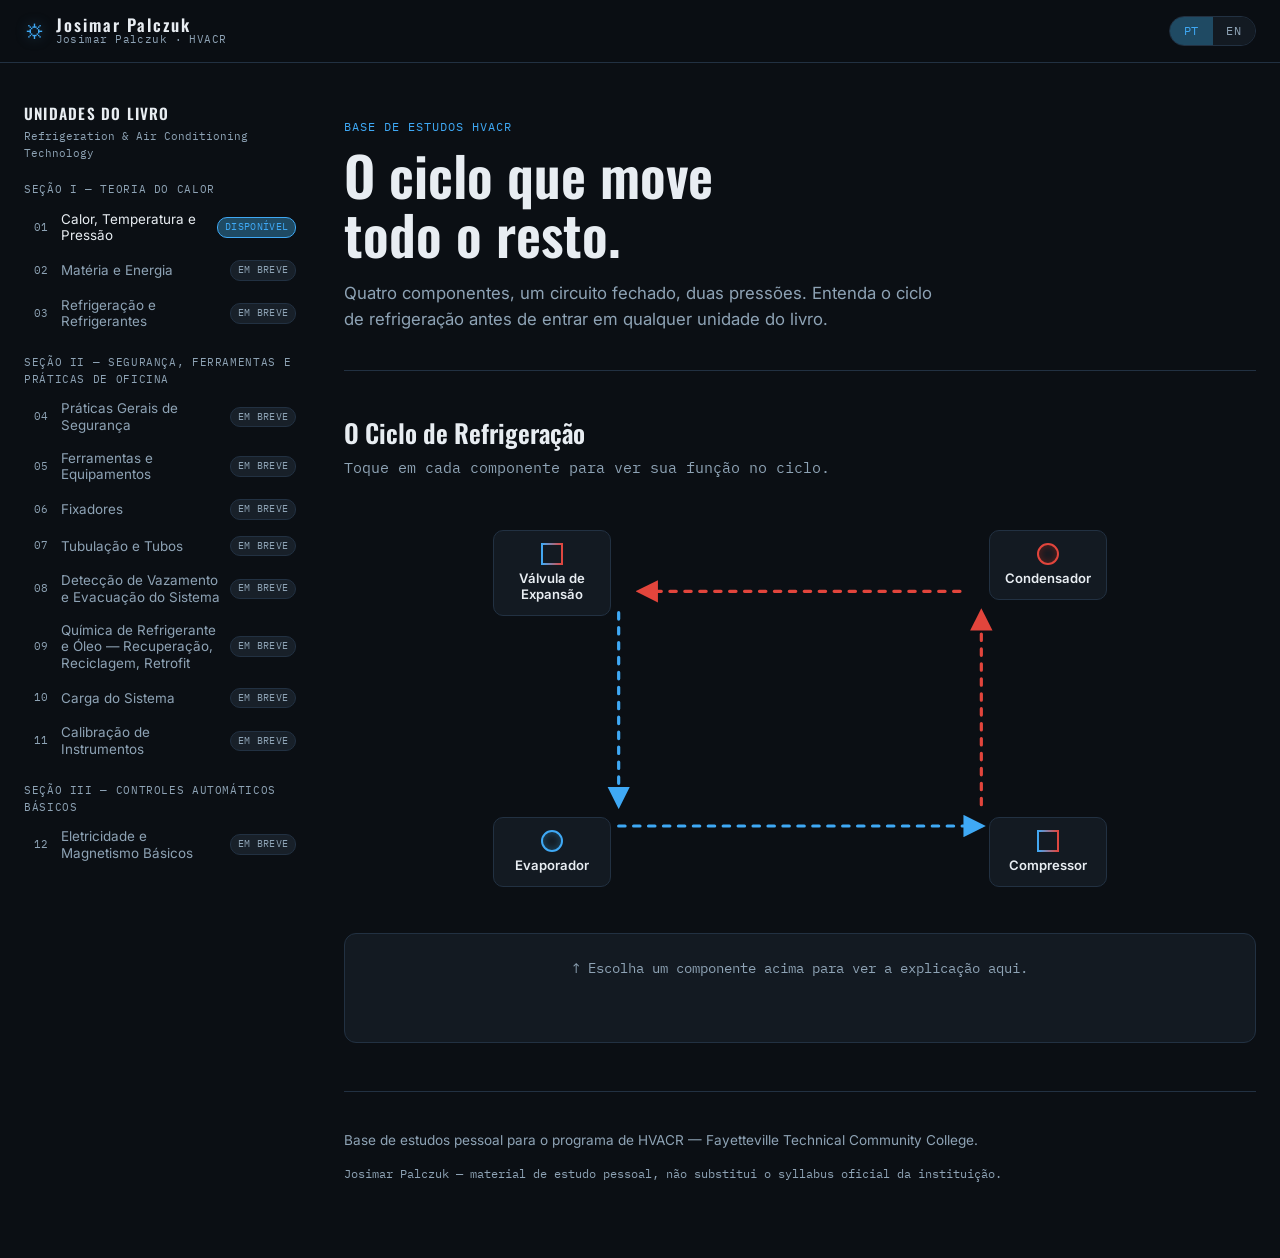
==== index.html @ 9008992a "palczuk 18" ====
<!DOCTYPE html>
<html lang="pt-BR" id="htmlRoot">
<head>
<meta charset="UTF-8">
<meta name="viewport" content="width=device-width, initial-scale=1.0">
<title>Josimar Palczuk — HVACR Study Base</title>
<link rel="preconnect" href="https://fonts.googleapis.com">
<link href="https://fonts.googleapis.com/css2?family=Oswald:wght@400;500;600;700&family=Inter:wght@400;500;600&family=IBM+Plex+Mono:wght@400;500;600&display=swap" rel="stylesheet">
<link rel="stylesheet" href="styles.css">
</head>
<body>

<header class="topbar">
  <div class="topbar-inner">
    <div class="brand">
      <span class="brand-mark">⛭</span>
      <div class="brand-text">
        <span class="brand-line1">Josimar Palczuk</span>
        <span class="brand-line2" data-i18n="brand.tagline">Josimar Palczuk · HVACR</span>
      </div>
    </div>
    <div class="lang-switch" role="group" aria-label="Language / Idioma">
      <button class="lang-btn" data-lang="pt">PT</button>
      <button class="lang-btn" data-lang="en">EN</button>
    </div>
  </div>
</header>

<div class="layout">
  <nav class="sidenav" aria-label="Book units">
    <div class="sidenav-heading" data-i18n="nav.heading">UNIDADES DO LIVRO</div>
    <p class="sidenav-sub" data-i18n="nav.sub">Refrigeration &amp; Air Conditioning Technology</p>
    <div id="unitsWrap"></div>
  </nav>

  <main class="content">
    <section class="hero">
      <p class="hero-eyebrow" data-i18n="hero.eyebrow">Base de estudos HVACR</p>
      <h1 class="hero-title" data-i18n="hero.title">O ciclo que move<br>todo o resto.</h1>
      <p class="hero-sub" data-i18n="hero.sub">Quatro componentes, um circuito fechado, duas pressões. Entenda o ciclo de refrigeração antes de entrar em qualquer unidade do livro.</p>
    </section>

    <section class="cycle-section">
      <h2 class="section-title" data-i18n="cycle.title">O Ciclo de Refrigeração</h2>
      <p class="section-sub" data-i18n="cycle.sub">Toque em cada componente para ver sua função no ciclo.</p>

      <div class="cycle-diagram">
        <svg class="cycle-lines" viewBox="0 0 600 380" preserveAspectRatio="xMidYMid meet" aria-hidden="true">
          <defs>
            <marker id="arrowLow" viewBox="0 0 10 10" refX="8" refY="5" markerWidth="7" markerHeight="7" orient="auto-start-reverse">
              <path d="M0,0 L10,5 L0,10 z" fill="#3fa9f5"/>
            </marker>
            <marker id="arrowHigh" viewBox="0 0 10 10" refX="8" refY="5" markerWidth="7" markerHeight="7" orient="auto-start-reverse">
              <path d="M0,0 L10,5 L0,10 z" fill="#e2453c"/>
            </marker>
          </defs>
          <!-- Evaporator (bottom-left) -> Compressor (bottom-right) : suction line, low side, blue -->
          <path class="flow-line flow-low" d="M 130 300 L 470 300" marker-end="url(#arrowLow)"/>
          <!-- Compressor (bottom-right) -> Condenser (top-right) : hot gas / discharge, high side, red -->
          <path class="flow-line flow-high" d="M 470 280 L 470 100" marker-end="url(#arrowHigh)"/>
          <!-- Condenser (top-right) -> Metering device (top-left) : liquid line, high side, red -->
          <path class="flow-line flow-high" d="M 450 80 L 150 80" marker-end="url(#arrowHigh)"/>
          <!-- Metering device (top-left) -> Evaporator (bottom-left) : low side entering, blue -->
          <path class="flow-line flow-low" d="M 130 100 L 130 280" marker-end="url(#arrowLow)"/>
        </svg>

        <button class="cycle-node node-evaporator" data-node="evaporator" style="left:2%; bottom:6%;">
          <span class="node-gauge" data-stage="low"></span>
          <span class="node-label" data-i18n="cycle.evaporator.name">Evaporador</span>
        </button>

        <button class="cycle-node node-compressor" data-node="compressor" style="right:2%; bottom:6%;">
          <span class="node-gauge" data-stage="mixed"></span>
          <span class="node-label" data-i18n="cycle.compressor.name">Compressor</span>
        </button>

        <button class="cycle-node node-condenser" data-node="condenser" style="right:2%; top:6%;">
          <span class="node-gauge" data-stage="high"></span>
          <span class="node-label" data-i18n="cycle.condenser.name">Condensador</span>
        </button>

        <button class="cycle-node node-valve" data-node="valve" style="left:2%; top:6%;">
          <span class="node-gauge" data-stage="mixed"></span>
          <span class="node-label" data-i18n="cycle.valve.name">Válvula de Expansão</span>
        </button>
      </div>

      <div class="cycle-detail" id="cycleDetail">
        <p class="cycle-detail-hint" data-i18n="cycle.hint">↑ Escolha um componente acima para ver a explicação aqui.</p>
      </div>
    </section>



    <footer class="page-footer">
      <p data-i18n="footer.line1">Base de estudos pessoal para o programa de HVACR — Fayetteville Technical Community College.</p>
      <p class="page-footer-small" data-i18n="footer.line2">Josimar Palczuk — material de estudo pessoal, não substitui o syllabus oficial da instituição.</p>
    </footer>
  </main>
</div>

<script src="units-data.js"></script>
<script src="script.js"></script>
</body>
</html>
---- styles.css ----
:root{
  --bg:#0b0f14;
  --panel:#131a22;
  --panel-alt:#182029;
  --line:#223142;
  --low:#3fa9f5;
  --low-dim:#1f4a63;
  --high:#e2453c;
  --high-dim:#5e211d;
  --amber:#f0a63a;
  --amber-dim:#4a3419;
  --text:#e8edf2;
  --muted:#8ea3b5;
  --mono:'IBM Plex Mono', ui-monospace, monospace;
  --sans:'Inter', system-ui, sans-serif;
  --display:'Oswald', system-ui, sans-serif;
}
*{box-sizing:border-box;}
html{scroll-behavior:smooth;}
body{margin:0; background:var(--bg); color:var(--text); font-family:var(--sans); line-height:1.55;}
@media (prefers-reduced-motion: reduce){
  html{scroll-behavior:auto;}
  *{animation-duration:.001ms !important; transition-duration:.001ms !important;}
}

/* ---------- Topbar ---------- */
.topbar{position:sticky; top:0; z-index:40; background:rgba(11,15,20,.92); backdrop-filter:blur(8px); border-bottom:1px solid var(--line);}
.topbar-inner{max-width:1280px; margin:0 auto; display:flex; align-items:center; justify-content:space-between; padding:.85rem 1.5rem; gap:1.5rem;}
.brand{display:flex; align-items:center; gap:.6rem;}
.brand-mark{font-size:1.4rem; color:var(--low); filter:drop-shadow(0 0 6px var(--low-dim));}
.brand-text{display:flex; flex-direction:column; line-height:1.1;}
.brand-line1{font-family:var(--display); font-weight:600; letter-spacing:.12em; font-size:1.05rem;}
.brand-line2{font-family:var(--mono); font-size:.68rem; color:var(--muted); letter-spacing:.04em;}

.lang-switch{display:flex; border:1px solid var(--line); border-radius:20px; overflow:hidden;}
.lang-btn{
  font-family:var(--mono); font-size:.72rem; letter-spacing:.05em;
  background:var(--panel); color:var(--muted); border:none; padding:.4rem .85rem; cursor:pointer;
  transition:background .15s, color .15s;
}
.lang-btn.active{background:var(--low-dim); color:var(--low);}
.lang-btn:hover:not(.active){color:var(--text);}

/* ---------- Layout ---------- */
.layout{max-width:1280px; margin:0 auto; display:grid; grid-template-columns:280px 1fr; gap:2.5rem; padding:0 1.5rem;}

/* ---------- Sidenav (Units) ---------- */
.sidenav{position:sticky; top:76px; align-self:start; max-height:calc(100vh - 96px); overflow-y:auto; padding:1.6rem 0 2rem;}
.sidenav-heading{font-family:var(--display); font-weight:600; font-size:.95rem; letter-spacing:.08em;}
.sidenav-sub{font-family:var(--mono); font-size:.68rem; color:var(--muted); margin:.2rem 0 1.2rem;}

.unit-section{margin-bottom:1.1rem;}
.unit-section-title{
  font-family:var(--mono); font-size:.66rem; letter-spacing:.06em; text-transform:uppercase;
  color:var(--muted); margin:0 0 .4rem;
}
.unit-list{list-style:none; margin:0; padding:0; display:flex; flex-direction:column; gap:.15rem;}
.unit-row{
  display:flex; align-items:center; gap:.55rem;
  padding:.42rem .5rem; border-radius:6px; font-size:.84rem;
  text-decoration:none; color:var(--text); border-left:2px solid transparent;
}
a.unit-row{transition:background .15s, border-color .15s;}
a.unit-row:hover{background:var(--panel); border-left-color:var(--low);}
.unit-row.is-planned{color:var(--muted); cursor:default;}
.unit-num{font-family:var(--mono); font-size:.7rem; color:var(--muted); min-width:1.6em;}
.unit-title{flex:1; line-height:1.25;}
.unit-badge{
  font-family:var(--mono); font-size:.6rem; letter-spacing:.04em; text-transform:uppercase;
  padding:.12rem .4rem; border-radius:10px; background:var(--panel-alt); color:var(--muted);
  border:1px solid var(--line); white-space:nowrap;
}
.unit-row:not(.is-planned) .unit-badge{background:var(--low-dim); color:var(--low); border-color:var(--low);}

.sidenav-divider{height:1px; background:var(--line); margin:1.2rem 0;}
.companion-link{
  display:flex; align-items:center; justify-content:space-between; gap:.5rem;
  background:var(--panel); border:1px solid var(--line); border-radius:8px;
  padding:.7rem .8rem; text-decoration:none; color:var(--text); font-size:.85rem;
  transition:border-color .15s;
}
.companion-link:hover{border-color:var(--low);}
.companion-arrow{color:var(--low);}
.sidenav-note{font-family:var(--mono); font-size:.66rem; color:var(--muted); line-height:1.6; margin-top:1rem;}

/* ---------- Content / Hero ---------- */
.content{padding:2.2rem 0 4rem; min-width:0;}
.hero{padding:1.2rem 0 2.4rem; border-bottom:1px solid var(--line); margin-bottom:2.6rem;}
.hero-eyebrow{font-family:var(--mono); font-size:.78rem; color:var(--low); letter-spacing:.08em; text-transform:uppercase; margin:0 0 .6rem;}
.hero-title{font-family:var(--display); font-weight:600; font-size:clamp(2rem, 4.5vw, 3.4rem); line-height:1.08; margin:0 0 1rem;}
.hero-sub{max-width:600px; color:var(--muted); font-size:1.05rem; margin:0;}

.section-title{font-family:var(--display); font-weight:600; font-size:1.6rem; margin:0 0 .3rem;}
.section-sub{color:var(--muted); font-size:.92rem; margin:0 0 1.6rem; font-family:var(--mono);}

/* ---------- Cycle diagram ---------- */
.cycle-section{margin-bottom:3rem;}
.cycle-diagram{
  position:relative; width:100%; max-width:640px; aspect-ratio:600/380;
  margin:0 auto 1.4rem;
}
.cycle-lines{position:absolute; inset:0; width:100%; height:100%;}
.flow-line{fill:none; stroke-width:3; stroke-linecap:round; stroke-dasharray:6 8;}
.flow-low{stroke:var(--low); animation:flowLow 1.4s linear infinite;}
.flow-high{stroke:var(--high); animation:flowHigh 1.4s linear infinite;}
@keyframes flowLow{ to{ stroke-dashoffset:-28; } }
@keyframes flowHigh{ to{ stroke-dashoffset:-28; } }

.cycle-node{
  position:absolute; transform:translate(0,0);
  display:flex; flex-direction:column; align-items:center; gap:.4rem;
  background:var(--panel); border:1px solid var(--line); border-radius:10px;
  padding:.75rem .9rem; cursor:pointer; color:var(--text);
  font-family:var(--sans); font-size:.82rem; font-weight:600;
  transition:border-color .15s, transform .15s, background .15s;
  width:118px;
}
.cycle-node:hover{border-color:var(--low); transform:translateY(-2px);}
.cycle-node.active{background:var(--panel-alt); border-color:var(--low); box-shadow:0 0 0 1px var(--low);}
.node-gauge{width:22px; height:22px; border-radius:50%; border:2px solid var(--line);}
.node-gauge[data-stage="low"]{border-color:var(--low); box-shadow:0 0 8px var(--low-dim) inset;}
.node-gauge[data-stage="high"]{border-color:var(--high); box-shadow:0 0 8px var(--high-dim) inset;}
.node-gauge[data-stage="mixed"]{border-image:linear-gradient(90deg, var(--low), var(--high)) 1;}
.node-label{text-align:center; line-height:1.2;}

.cycle-detail{
  background:var(--panel); border:1px solid var(--line); border-radius:12px;
  padding:1.5rem 1.7rem; min-height:110px;
}
.cycle-detail-hint{color:var(--muted); font-family:var(--mono); font-size:.85rem; margin:0; text-align:center;}
.cycle-detail-head{display:flex; align-items:center; gap:.6rem; margin-bottom:.6rem;}
.cycle-detail-dot{width:10px; height:10px; border-radius:50%; flex-shrink:0;}
.cycle-detail-title{font-family:var(--display); font-weight:600; font-size:1.2rem; margin:0;}
.cycle-detail-role{font-family:var(--mono); font-size:.7rem; color:var(--muted); letter-spacing:.05em; text-transform:uppercase; margin:0 0 .7rem;}
.cycle-detail-text{margin:0; color:var(--text); max-width:70ch;}

/* ---------- Footer ---------- */
.page-footer{margin-top:2.5rem; padding-top:1.5rem; border-top:1px solid var(--line); color:var(--muted); font-size:.85rem;}
.page-footer-small{font-family:var(--mono); font-size:.72rem; margin-top:.5rem;}

/* ---------- Responsive ---------- */
@media (max-width: 900px){
  .layout{grid-template-columns:1fr; padding:0 1rem;}
  .sidenav{position:static; max-height:none; padding:1rem 0;}
  .topbar-inner{gap:.8rem;}
  .cycle-node{width:96px; padding:.55rem .6rem; font-size:.74rem;}
  .node-gauge{width:18px; height:18px;}
}
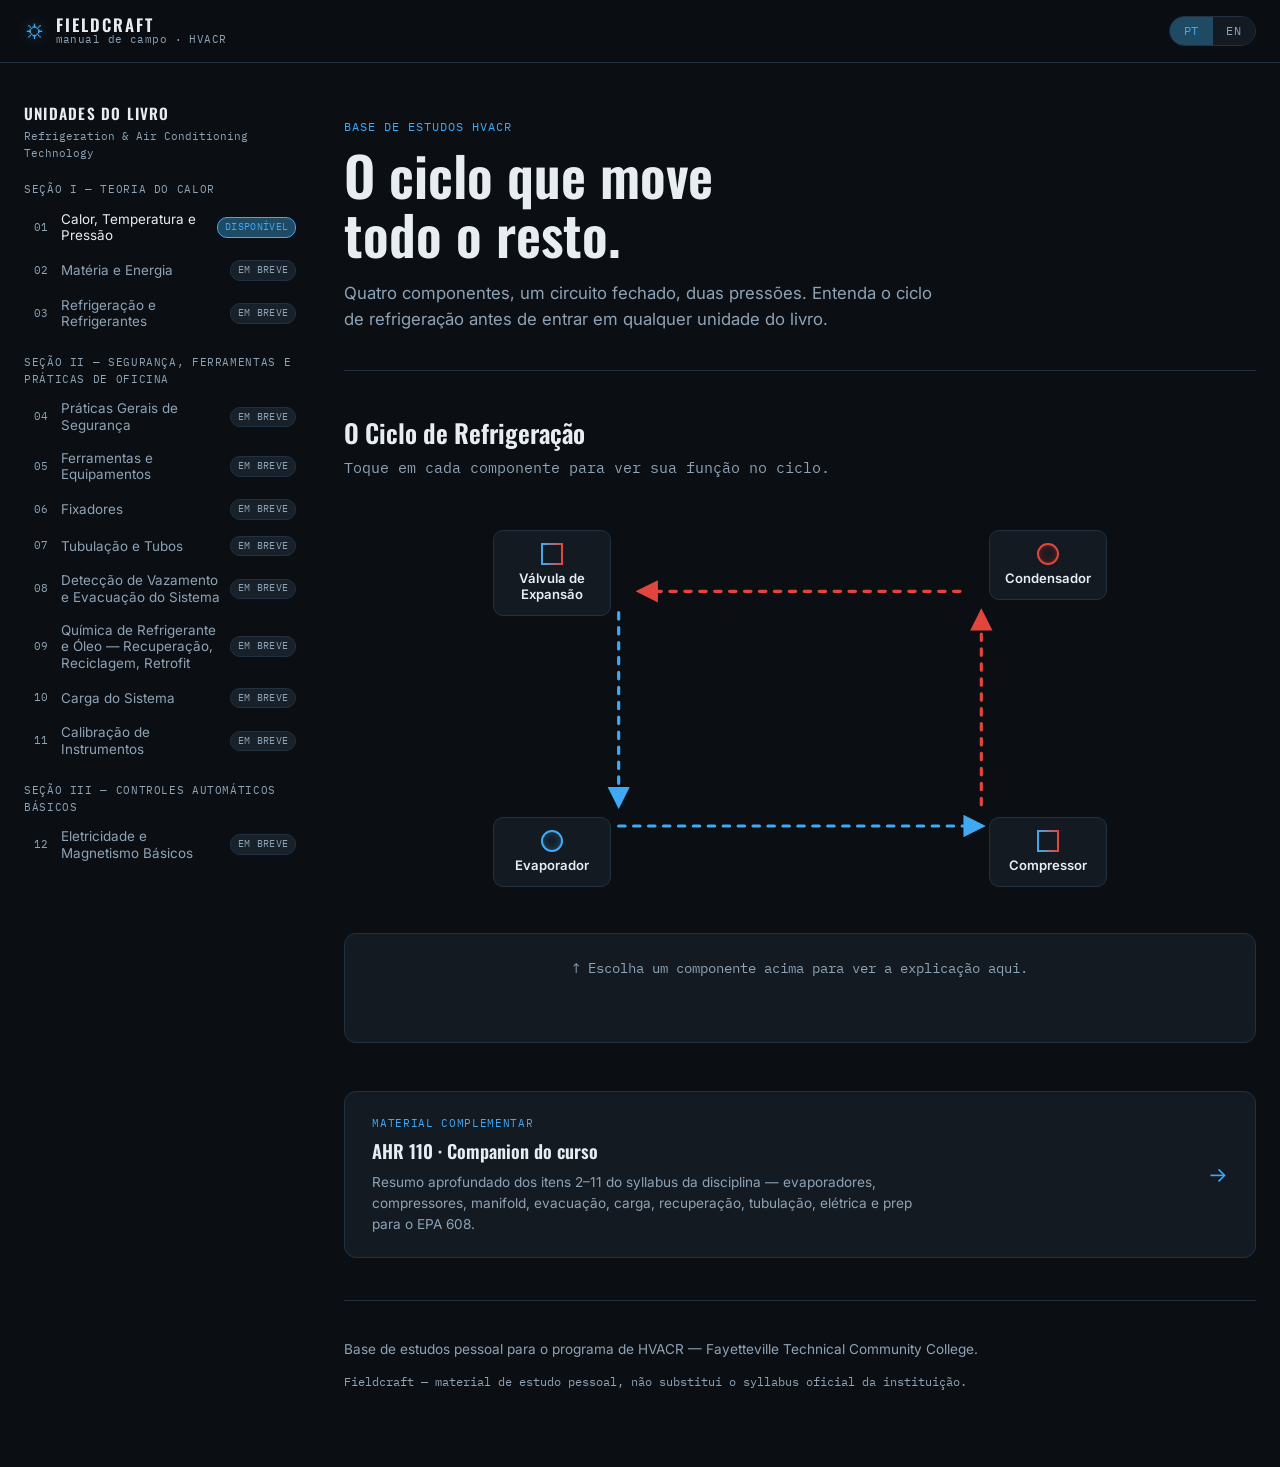
==== commit f296c557: "palczuk 20" ====
--- a/index.html
+++ b/index.html
@@ -3,7 +3,7 @@
 <head>
 <meta charset="UTF-8">
 <meta name="viewport" content="width=device-width, initial-scale=1.0">
-<title>Josimar Palczuk — HVACR Study Base</title>
+<title>Fieldcraft — HVACR Study Base</title>
 <link rel="preconnect" href="https://fonts.googleapis.com">
 <link href="https://fonts.googleapis.com/css2?family=Oswald:wght@400;500;600;700&family=Inter:wght@400;500;600&family=IBM+Plex+Mono:wght@400;500;600&display=swap" rel="stylesheet">
 <link rel="stylesheet" href="styles.css">
@@ -15,8 +15,8 @@
     <div class="brand">
       <span class="brand-mark">⛭</span>
       <div class="brand-text">
-        <span class="brand-line1">Josimar Palczuk</span>
-        <span class="brand-line2" data-i18n="brand.tagline">Josimar Palczuk · HVACR</span>
+        <span class="brand-line1">FIELDCRAFT</span>
+        <span class="brand-line2" data-i18n="brand.tagline">manual de campo · HVACR</span>
       </div>
     </div>
     <div class="lang-switch" role="group" aria-label="Language / Idioma">
@@ -90,11 +90,20 @@
       </div>
     </section>
 
-
+    <section class="companion-section">
+      <a class="companion-card" href="ahr110/index.html">
+        <div class="companion-card-text">
+          <p class="companion-card-eyebrow" data-i18n="companion.eyebrow">Material complementar</p>
+          <h3 class="companion-card-title" data-i18n="nav.companionTitle">AHR 110 · Companion do curso</h3>
+          <p class="companion-card-sub" data-i18n="companion.sub">Resumo aprofundado dos itens 2–11 do syllabus da disciplina — evaporadores, compressores, manifold, evacuação, carga, recuperação, tubulação, elétrica e prep para o EPA 608.</p>
+        </div>
+        <span class="companion-arrow">→</span>
+      </a>
+    </section>
 
     <footer class="page-footer">
       <p data-i18n="footer.line1">Base de estudos pessoal para o programa de HVACR — Fayetteville Technical Community College.</p>
-      <p class="page-footer-small" data-i18n="footer.line2">Josimar Palczuk — material de estudo pessoal, não substitui o syllabus oficial da instituição.</p>
+      <p class="page-footer-small" data-i18n="footer.line2">Fieldcraft — material de estudo pessoal, não substitui o syllabus oficial da instituição.</p>
     </footer>
   </main>
 </div>
@@ -102,4 +111,4 @@
 <script src="units-data.js"></script>
 <script src="script.js"></script>
 </body>
-</html>+</html>
--- a/styles.css
+++ b/styles.css
@@ -73,14 +73,21 @@
 .unit-row:not(.is-planned) .unit-badge{background:var(--low-dim); color:var(--low); border-color:var(--low);}
 
 .sidenav-divider{height:1px; background:var(--line); margin:1.2rem 0;}
-.companion-link{
-  display:flex; align-items:center; justify-content:space-between; gap:.5rem;
-  background:var(--panel); border:1px solid var(--line); border-radius:8px;
-  padding:.7rem .8rem; text-decoration:none; color:var(--text); font-size:.85rem;
-  transition:border-color .15s;
+.companion-section{margin-bottom:2.6rem;}
+.companion-card{
+  display:flex; align-items:center; justify-content:space-between; gap:1.5rem;
+  background:var(--panel); border:1px solid var(--line); border-radius:12px;
+  padding:1.4rem 1.7rem; text-decoration:none; color:var(--text);
+  transition:border-color .15s, transform .15s;
 }
-.companion-link:hover{border-color:var(--low);}
-.companion-arrow{color:var(--low);}
+.companion-card:hover{border-color:var(--low); transform:translateY(-1px);}
+.companion-card-eyebrow{
+  font-family:var(--mono); font-size:.7rem; color:var(--low); letter-spacing:.06em;
+  text-transform:uppercase; margin:0 0 .3rem;
+}
+.companion-card-title{font-family:var(--display); font-weight:600; font-size:1.15rem; margin:0 0 .4rem;}
+.companion-card-sub{color:var(--muted); font-size:.85rem; margin:0; max-width:60ch;}
+.companion-arrow{color:var(--low); font-size:1.3rem; flex-shrink:0;}
 .sidenav-note{font-family:var(--mono); font-size:.66rem; color:var(--muted); line-height:1.6; margin-top:1rem;}
 
 /* ---------- Content / Hero ---------- */
@@ -145,4 +152,5 @@
   .topbar-inner{gap:.8rem;}
   .cycle-node{width:96px; padding:.55rem .6rem; font-size:.74rem;}
   .node-gauge{width:18px; height:18px;}
-}+  .companion-card{flex-direction:column; align-items:flex-start; gap:.8rem;}
+}
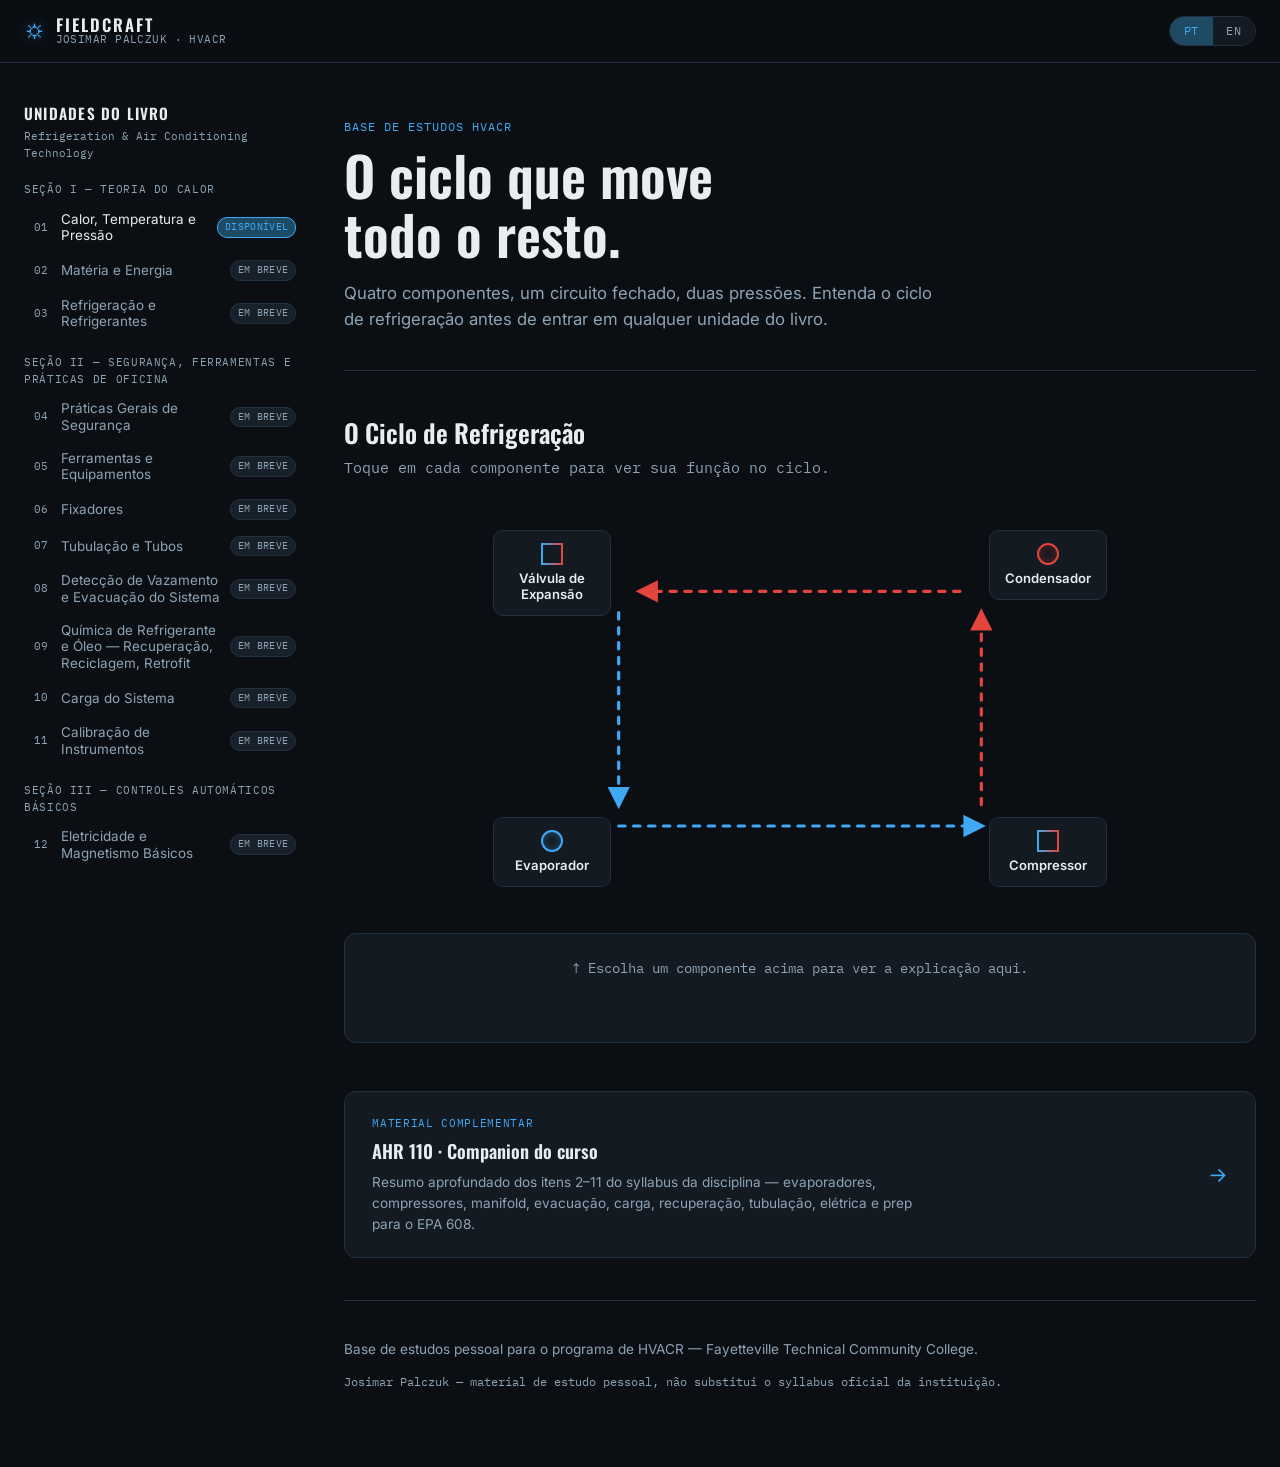
==== commit 165361e6: "Palczuk 21" ====
--- a/index.html
+++ b/index.html
@@ -3,7 +3,7 @@
 <head>
 <meta charset="UTF-8">
 <meta name="viewport" content="width=device-width, initial-scale=1.0">
-<title>Fieldcraft — HVACR Study Base</title>
+<title>JOSIMAR PALCZUK — HVACR Study Base</title>
 <link rel="preconnect" href="https://fonts.googleapis.com">
 <link href="https://fonts.googleapis.com/css2?family=Oswald:wght@400;500;600;700&family=Inter:wght@400;500;600&family=IBM+Plex+Mono:wght@400;500;600&display=swap" rel="stylesheet">
 <link rel="stylesheet" href="styles.css">
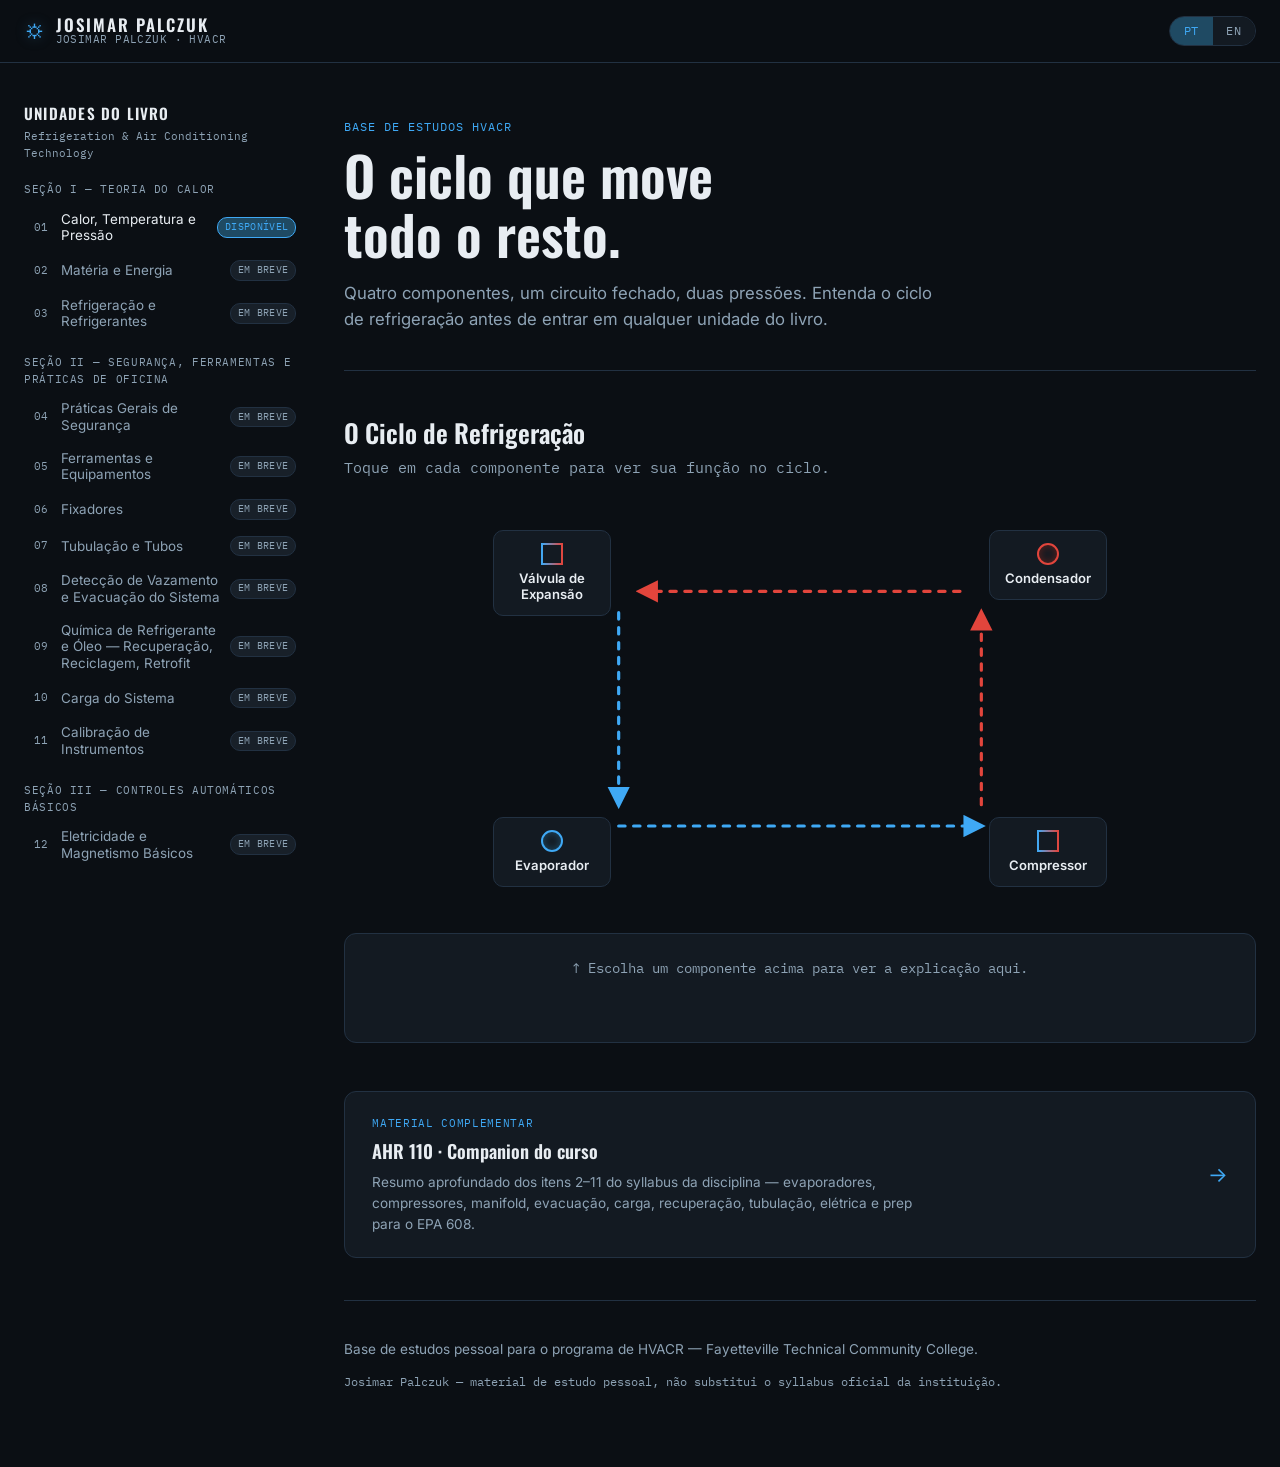
==== commit 89e2a794: "palczuk 22" ====
--- a/index.html
+++ b/index.html
@@ -3,7 +3,7 @@
 <head>
 <meta charset="UTF-8">
 <meta name="viewport" content="width=device-width, initial-scale=1.0">
-<title>JOSIMAR PALCZUK — HVACR Study Base</title>
+<title>HVACR Study Base</title>
 <link rel="preconnect" href="https://fonts.googleapis.com">
 <link href="https://fonts.googleapis.com/css2?family=Oswald:wght@400;500;600;700&family=Inter:wght@400;500;600&family=IBM+Plex+Mono:wght@400;500;600&display=swap" rel="stylesheet">
 <link rel="stylesheet" href="styles.css">
@@ -15,8 +15,8 @@
     <div class="brand">
       <span class="brand-mark">⛭</span>
       <div class="brand-text">
-        <span class="brand-line1">FIELDCRAFT</span>
-        <span class="brand-line2" data-i18n="brand.tagline">manual de campo · HVACR</span>
+        <span class="brand-line1">JOSIMAR PALCZUK</span>
+        <span class="brand-line2" data-i18n="brand.tagline">HVACR</span>
       </div>
     </div>
     <div class="lang-switch" role="group" aria-label="Language / Idioma">
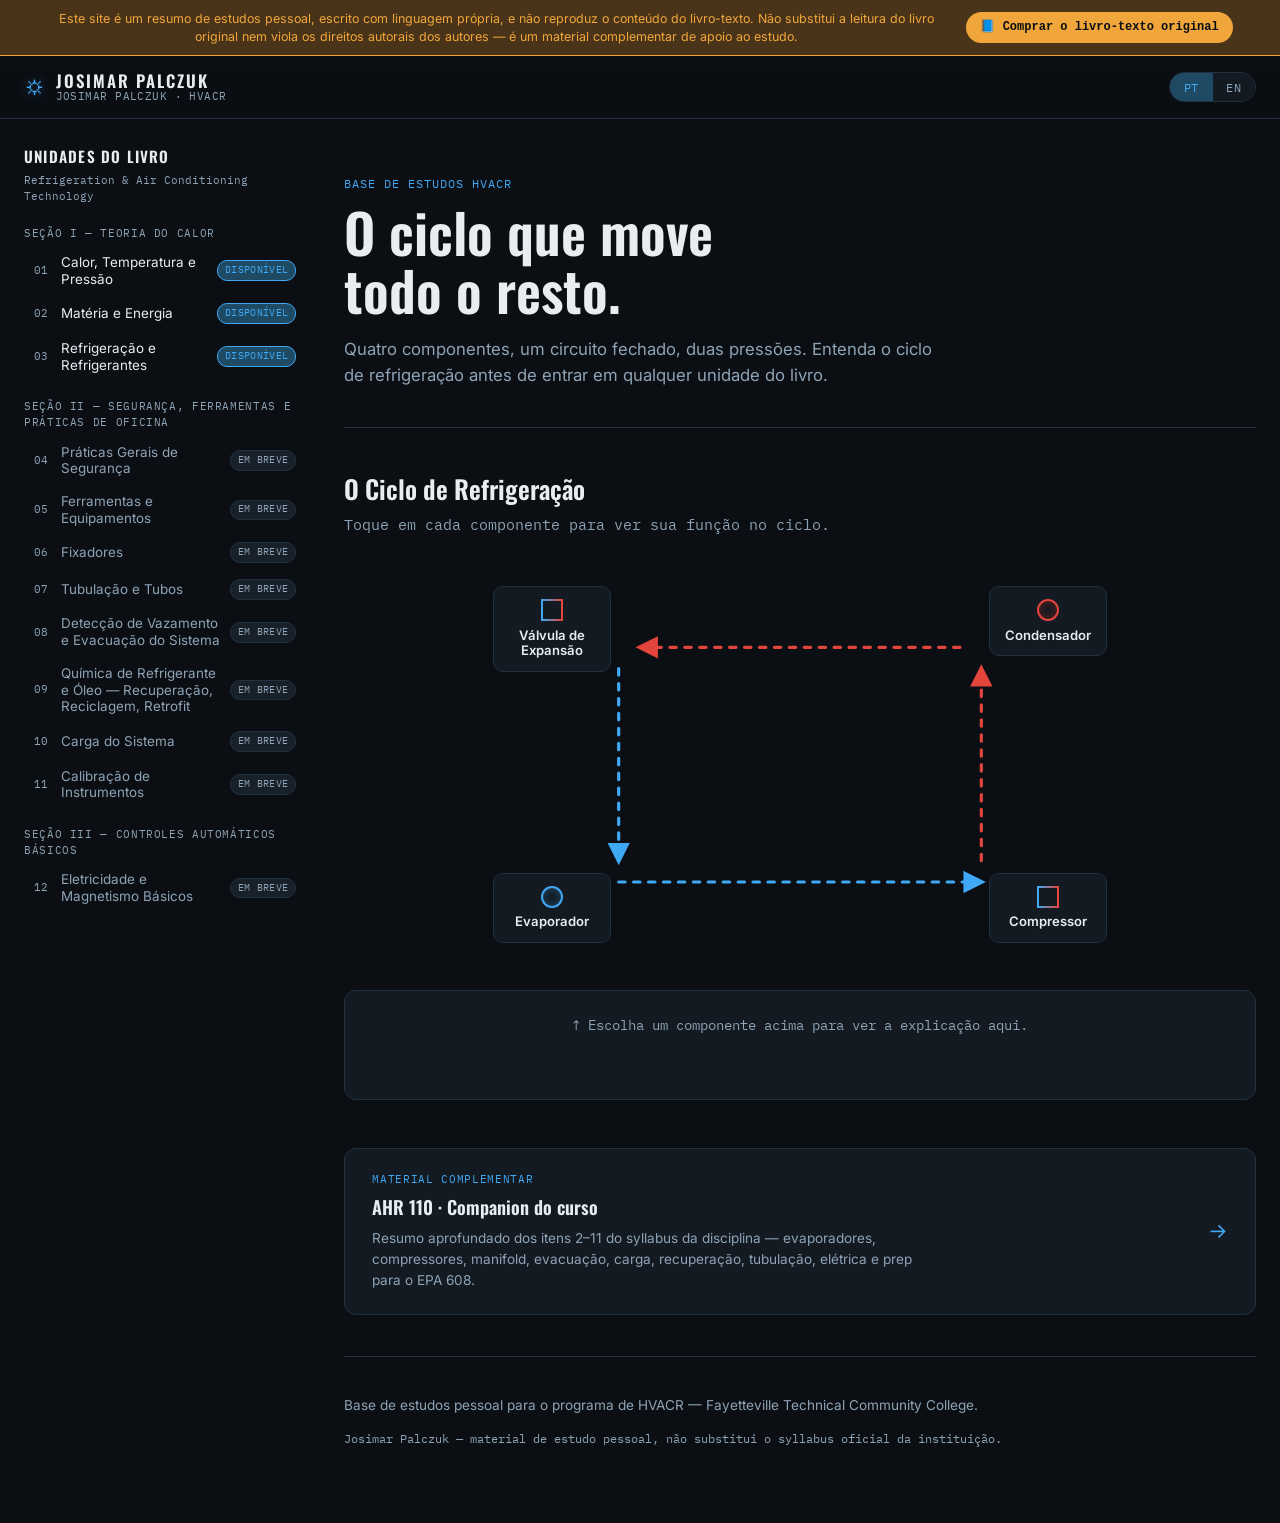
==== commit 09c0a288: "palczuk 28" ====
--- a/index.html
+++ b/index.html
@@ -9,6 +9,11 @@
 <link rel="stylesheet" href="styles.css">
 </head>
 <body>
+
+<div class="book-notice">
+  <p class="book-notice-text" data-i18n="banner.text">Este site é um resumo de estudos pessoal, escrito com linguagem própria, e não reproduz o conteúdo do livro-texto. Não substitui a leitura do livro original nem viola os direitos autorais dos autores — é um material complementar de apoio ao estudo.</p>
+  <a class="book-notice-link" href="https://www.amazon.com/dp/0357122275?ref=ppx_yo2ov_dt_b_fed_asin_title" target="_blank" rel="noopener noreferrer" data-i18n="banner.cta">📘 Comprar o livro-texto original</a>
+</div>
 
 <header class="topbar">
   <div class="topbar-inner">
--- a/styles.css
+++ b/styles.css
@@ -21,6 +21,31 @@
 @media (prefers-reduced-motion: reduce){
   html{scroll-behavior:auto;}
   *{animation-duration:.001ms !important; transition-duration:.001ms !important;}
+}
+
+/* ---------- Book notice banner ---------- */
+.book-notice{
+  background:var(--amber-dim);
+  border-bottom:1px solid var(--amber);
+  padding:.6rem 1.5rem;
+  display:flex; flex-wrap:wrap; align-items:center; justify-content:center;
+  gap:.4rem 1.2rem;
+  text-align:center;
+}
+.book-notice-text{
+  font-family:var(--sans); font-size:.78rem; color:var(--amber);
+  margin:0; max-width:900px; line-height:1.45;
+}
+.book-notice-link{
+  font-family:var(--mono); font-size:.75rem; font-weight:600;
+  color:var(--bg); background:var(--amber);
+  padding:.4rem .9rem; border-radius:16px; text-decoration:none;
+  white-space:nowrap; transition:opacity .15s, transform .15s;
+  flex-shrink:0;
+}
+.book-notice-link:hover{opacity:.85; transform:translateY(-1px);}
+@media (max-width: 700px){
+  .book-notice{padding:.6rem 1rem; text-align:left; justify-content:flex-start;}
 }
 
 /* ---------- Topbar ---------- */
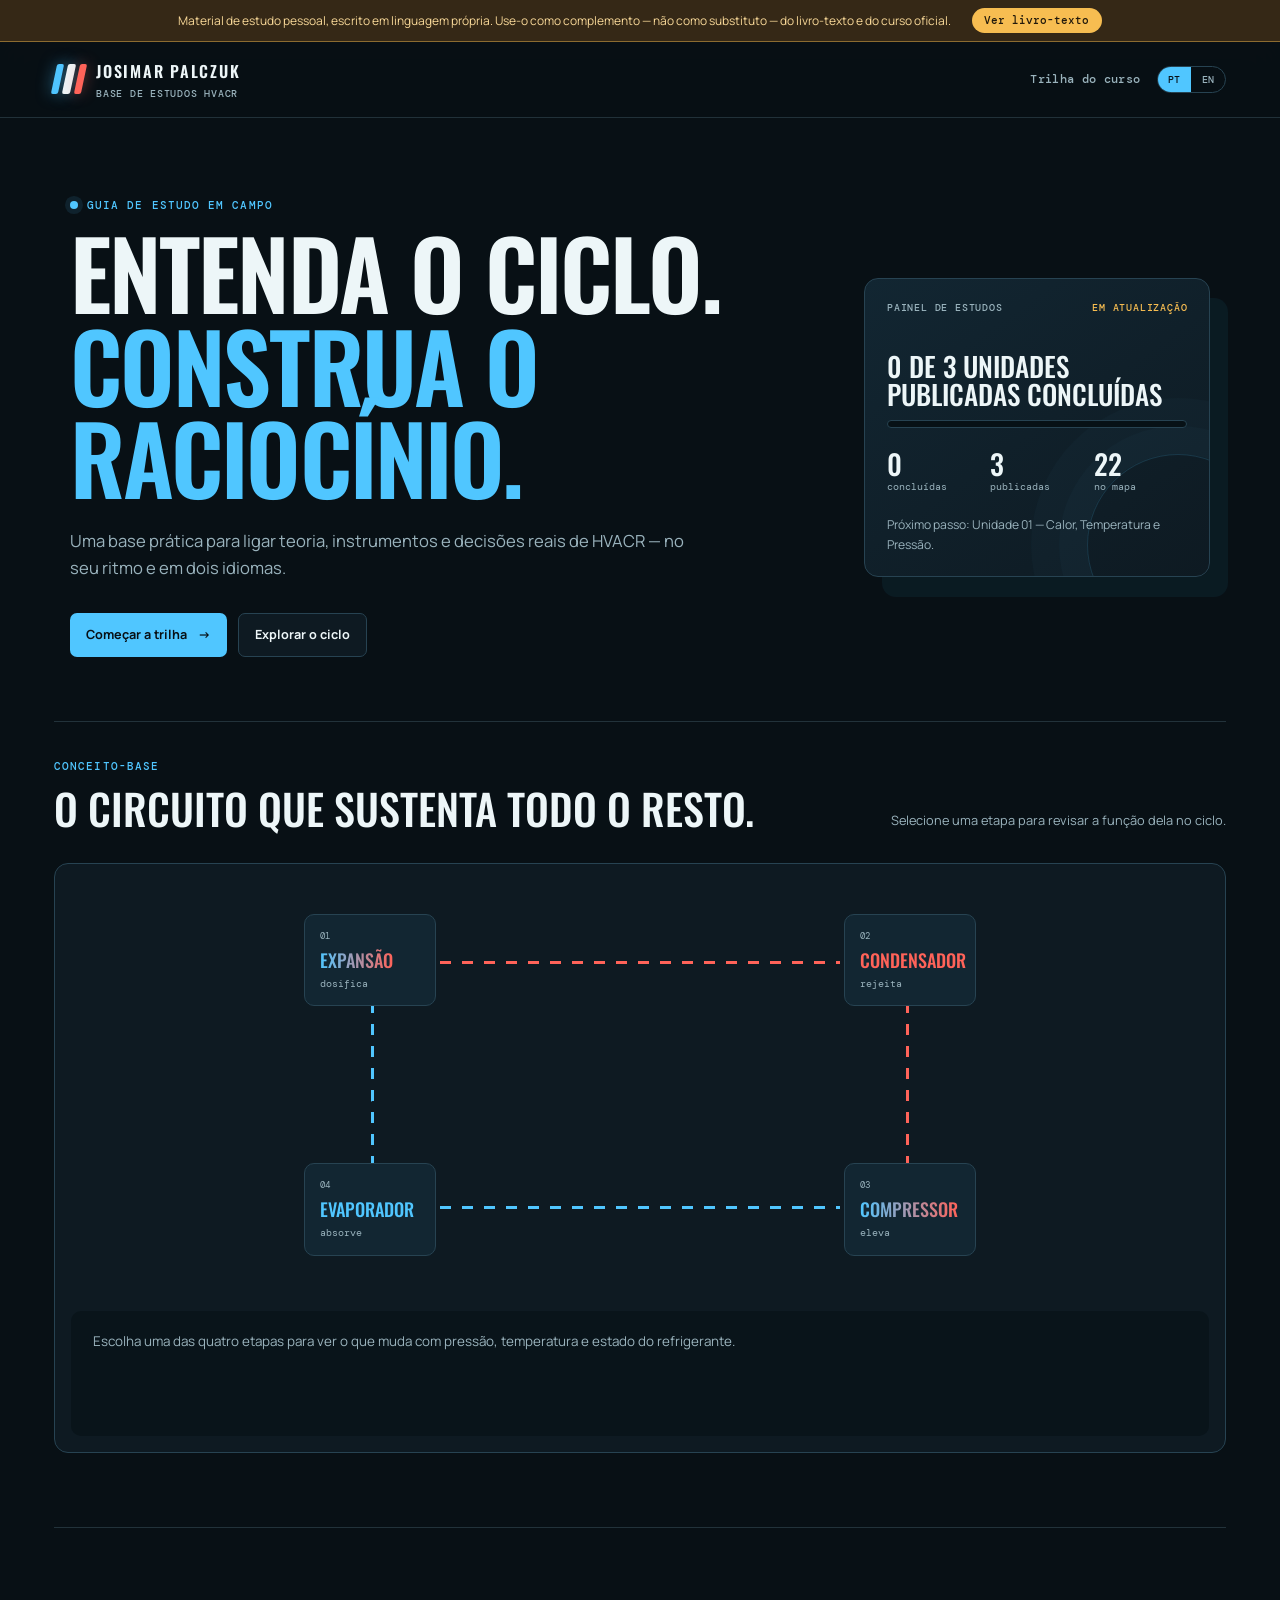
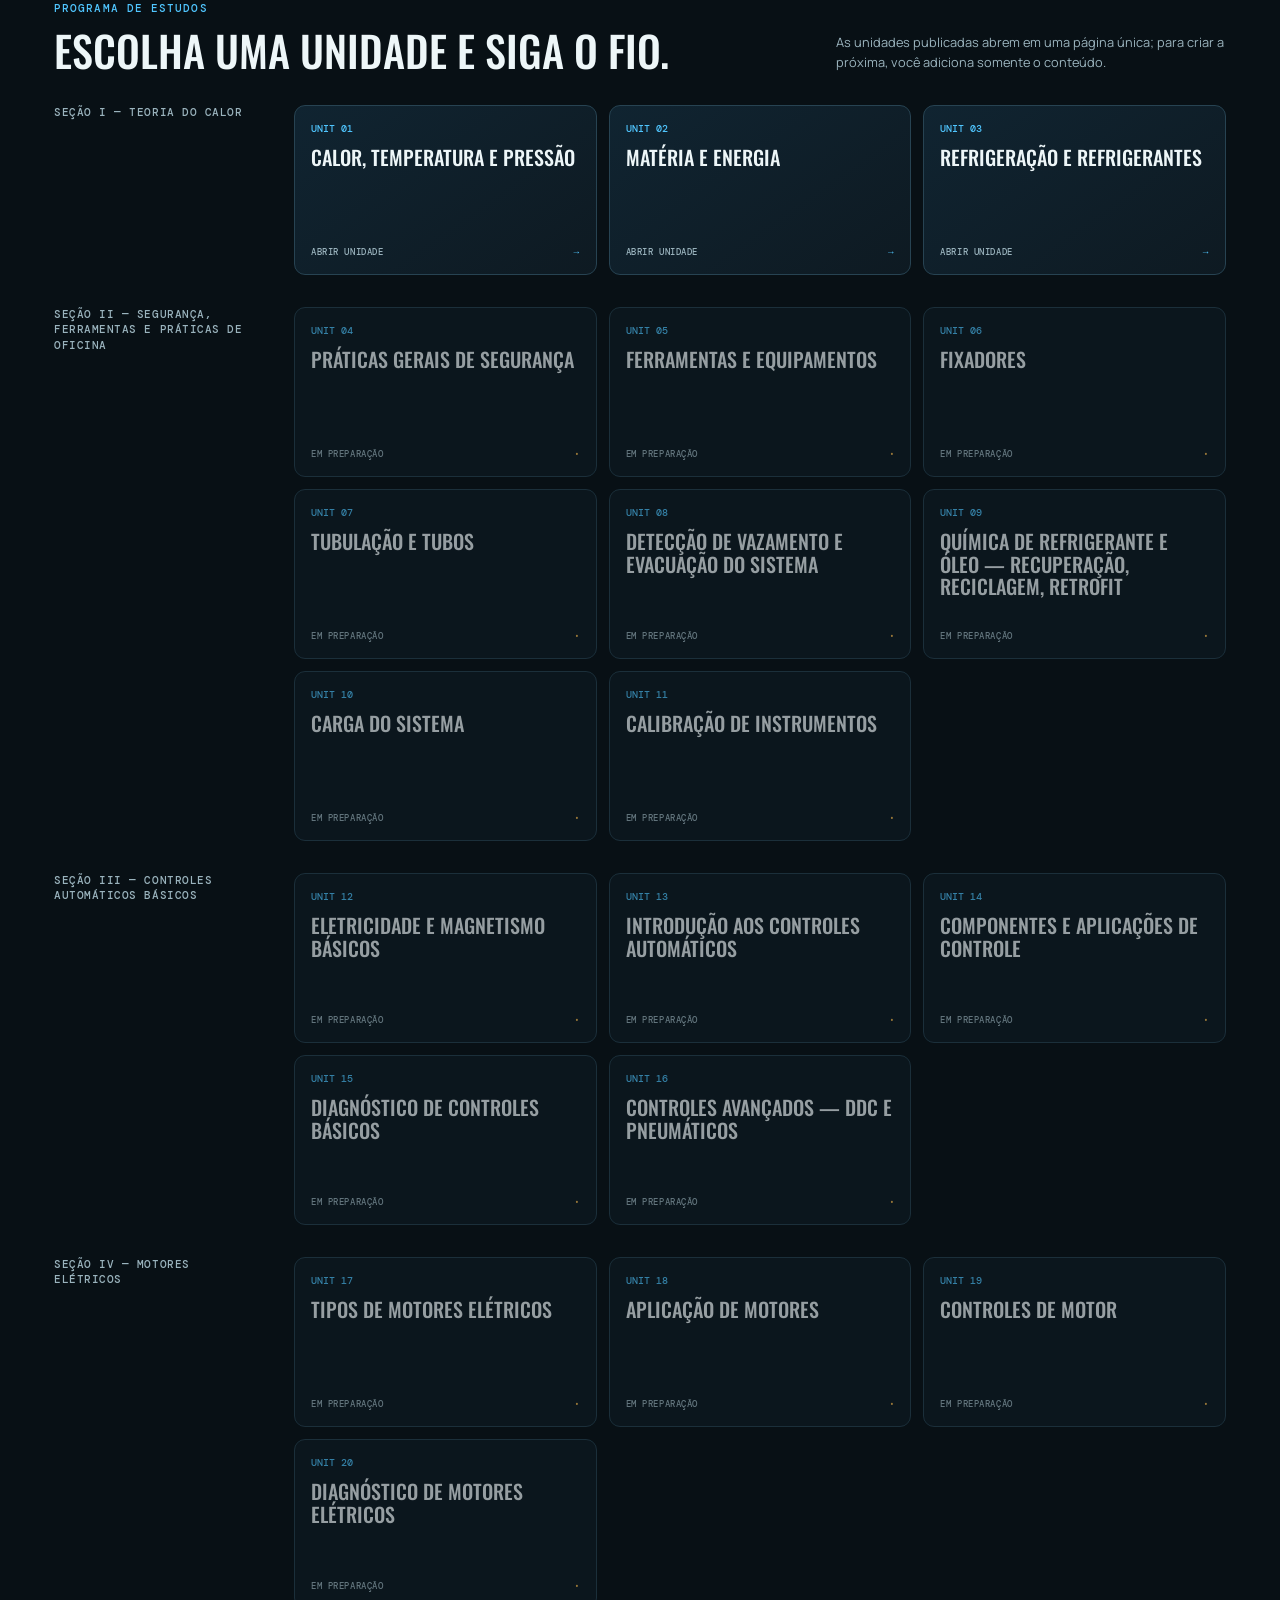
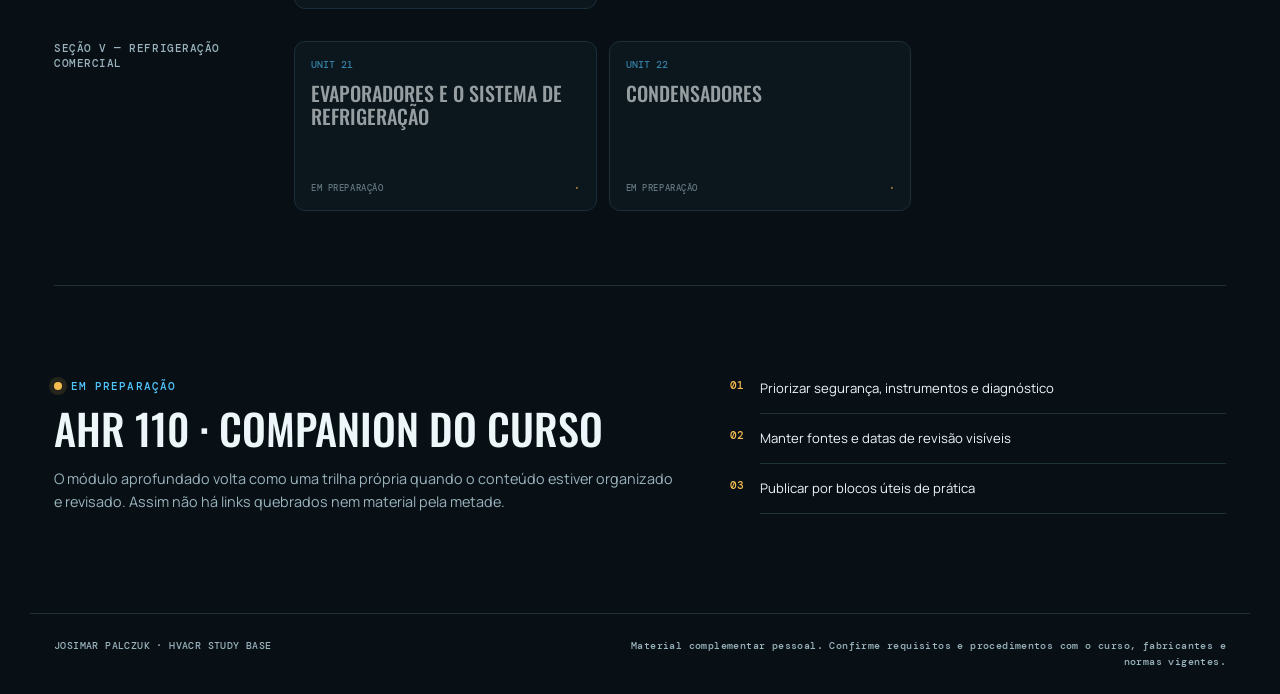
==== commit e60447d6: "palczuk 29" ====
--- a/index.html
+++ b/index.html
@@ -1,119 +1,129 @@
 <!DOCTYPE html>
 <html lang="pt-BR" id="htmlRoot">
 <head>
-<meta charset="UTF-8">
-<meta name="viewport" content="width=device-width, initial-scale=1.0">
-<title>HVACR Study Base</title>
-<link rel="preconnect" href="https://fonts.googleapis.com">
-<link href="https://fonts.googleapis.com/css2?family=Oswald:wght@400;500;600;700&family=Inter:wght@400;500;600&family=IBM+Plex+Mono:wght@400;500;600&display=swap" rel="stylesheet">
-<link rel="stylesheet" href="styles.css">
+  <meta charset="UTF-8">
+  <meta name="viewport" content="width=device-width, initial-scale=1.0">
+  <meta name="description" content="Base de estudos HVACR bilíngue, organizada por unidades, conceitos e prática.">
+  <title>HVACR Study Base · Josimar Palczuk</title>
+  <link rel="preconnect" href="https://fonts.googleapis.com">
+  <link rel="preconnect" href="https://fonts.gstatic.com" crossorigin>
+  <link href="https://fonts.googleapis.com/css2?family=DM+Mono:wght@400;500&family=Manrope:wght@400;500;600;700;800&family=Oswald:wght@500;600;700&display=swap" rel="stylesheet">
+  <link rel="stylesheet" href="styles.css">
 </head>
 <body>
+  <a class="skip-link" href="#mainContent" data-i18n="a11y.skip">Pular para o conteúdo</a>
 
-<div class="book-notice">
-  <p class="book-notice-text" data-i18n="banner.text">Este site é um resumo de estudos pessoal, escrito com linguagem própria, e não reproduz o conteúdo do livro-texto. Não substitui a leitura do livro original nem viola os direitos autorais dos autores — é um material complementar de apoio ao estudo.</p>
-  <a class="book-notice-link" href="https://www.amazon.com/dp/0357122275?ref=ppx_yo2ov_dt_b_fed_asin_title" target="_blank" rel="noopener noreferrer" data-i18n="banner.cta">📘 Comprar o livro-texto original</a>
-</div>
+  <div class="book-notice" role="note">
+    <p data-i18n="banner.text">Material de estudo pessoal, escrito em linguagem própria. Use-o como complemento — não como substituto — do livro-texto e do curso oficial.</p>
+    <a class="book-notice-link" href="https://www.amazon.com/dp/0357122275?ref=ppx_yo2ov_dt_b_fed_asin_title" target="_blank" rel="noopener noreferrer" data-i18n="banner.cta">Ver livro-texto</a>
+  </div>
 
-<header class="topbar">
-  <div class="topbar-inner">
-    <div class="brand">
-      <span class="brand-mark">⛭</span>
-      <div class="brand-text">
-        <span class="brand-line1">JOSIMAR PALCZUK</span>
-        <span class="brand-line2" data-i18n="brand.tagline">HVACR</span>
+  <header class="site-header">
+    <div class="header-inner">
+      <a class="brand" href="index.html" aria-label="HVACR Study Base">
+        <span class="brand-mark" aria-hidden="true"><i></i><i></i><i></i></span>
+        <span>
+          <strong>JOSIMAR PALCZUK</strong>
+          <small data-i18n="brand.tagline">BASE DE ESTUDOS HVACR</small>
+        </span>
+      </a>
+      <div class="header-actions">
+        <a class="header-link" href="#roadmap" data-i18n="header.roadmap">Trilha do curso</a>
+        <div class="lang-switch" role="group" aria-label="Language / Idioma">
+          <button class="lang-btn" type="button" data-lang="pt">PT</button>
+          <button class="lang-btn" type="button" data-lang="en">EN</button>
+        </div>
       </div>
     </div>
-    <div class="lang-switch" role="group" aria-label="Language / Idioma">
-      <button class="lang-btn" data-lang="pt">PT</button>
-      <button class="lang-btn" data-lang="en">EN</button>
-    </div>
-  </div>
-</header>
+  </header>
 
-<div class="layout">
-  <nav class="sidenav" aria-label="Book units">
-    <div class="sidenav-heading" data-i18n="nav.heading">UNIDADES DO LIVRO</div>
-    <p class="sidenav-sub" data-i18n="nav.sub">Refrigeration &amp; Air Conditioning Technology</p>
-    <div id="unitsWrap"></div>
-  </nav>
+  <main id="mainContent">
+    <section class="hero-shell">
+      <div class="hero-copy">
+        <p class="eyebrow"><span class="signal-dot"></span><span data-i18n="hero.eyebrow">GUIA DE ESTUDO EM CAMPO</span></p>
+        <h1 data-i18n="hero.title">Entenda o ciclo.<br><span>Construa o raciocínio.</span></h1>
+        <p class="hero-lede" data-i18n="hero.lede">Uma base prática para ligar teoria, instrumentos e decisões reais de HVACR — no seu ritmo e em dois idiomas.</p>
+        <div class="hero-actions">
+          <a class="button button-primary" id="continueUnit" href="unit.html?unit=01">
+            <span data-i18n="hero.continue">Começar a trilha</span><span aria-hidden="true">→</span>
+          </a>
+          <a class="button button-quiet" href="#cycle" data-i18n="hero.explore">Explorar o ciclo</a>
+        </div>
+      </div>
 
-  <main class="content">
-    <section class="hero">
-      <p class="hero-eyebrow" data-i18n="hero.eyebrow">Base de estudos HVACR</p>
-      <h1 class="hero-title" data-i18n="hero.title">O ciclo que move<br>todo o resto.</h1>
-      <p class="hero-sub" data-i18n="hero.sub">Quatro componentes, um circuito fechado, duas pressões. Entenda o ciclo de refrigeração antes de entrar em qualquer unidade do livro.</p>
+      <aside class="dashboard-card" aria-label="Course progress">
+        <div class="dashboard-heading">
+          <span data-i18n="dashboard.eyebrow">PAINEL DE ESTUDOS</span>
+          <span class="live-badge" data-i18n="dashboard.live">EM ATUALIZAÇÃO</span>
+        </div>
+        <p class="dashboard-title" id="studyStatus" data-i18n="dashboard.title">Seu mapa de progresso</p>
+        <div class="dashboard-meter" aria-hidden="true"><span id="progressFill"></span></div>
+        <div class="dashboard-stats">
+          <div><strong id="completedUnits">0</strong><span data-i18n="dashboard.completed">concluídas</span></div>
+          <div><strong id="availableUnits">3</strong><span data-i18n="dashboard.available">publicadas</span></div>
+          <div><strong id="totalUnits">22</strong><span data-i18n="dashboard.total">no mapa</span></div>
+        </div>
+        <p class="dashboard-note" id="nextUnitNote"></p>
+      </aside>
     </section>
 
-    <section class="cycle-section">
-      <h2 class="section-title" data-i18n="cycle.title">O Ciclo de Refrigeração</h2>
-      <p class="section-sub" data-i18n="cycle.sub">Toque em cada componente para ver sua função no ciclo.</p>
+    <section class="cycle-section cycle-section-primary" id="cycle" aria-labelledby="cycleTitle">
+      <div class="section-heading compact-heading">
+        <div>
+          <p class="eyebrow" data-i18n="cycle.eyebrow">CONCEITO-BASE</p>
+          <h2 id="cycleTitle" data-i18n="cycle.title">O circuito que sustenta todo o resto.</h2>
+        </div>
+        <p class="section-note" data-i18n="cycle.note">Selecione uma etapa para revisar a função dela no ciclo.</p>
+      </div>
+      <div class="cycle-console">
+        <div class="cycle-square" aria-label="Refrigeration cycle">
+          <span class="cycle-flow flow-top" aria-hidden="true"></span>
+          <span class="cycle-flow flow-right" aria-hidden="true"></span>
+          <span class="cycle-flow flow-bottom" aria-hidden="true"></span>
+          <span class="cycle-flow flow-left" aria-hidden="true"></span>
 
-      <div class="cycle-diagram">
-        <svg class="cycle-lines" viewBox="0 0 600 380" preserveAspectRatio="xMidYMid meet" aria-hidden="true">
-          <defs>
-            <marker id="arrowLow" viewBox="0 0 10 10" refX="8" refY="5" markerWidth="7" markerHeight="7" orient="auto-start-reverse">
-              <path d="M0,0 L10,5 L0,10 z" fill="#3fa9f5"/>
-            </marker>
-            <marker id="arrowHigh" viewBox="0 0 10 10" refX="8" refY="5" markerWidth="7" markerHeight="7" orient="auto-start-reverse">
-              <path d="M0,0 L10,5 L0,10 z" fill="#e2453c"/>
-            </marker>
-          </defs>
-          <!-- Evaporator (bottom-left) -> Compressor (bottom-right) : suction line, low side, blue -->
-          <path class="flow-line flow-low" d="M 130 300 L 470 300" marker-end="url(#arrowLow)"/>
-          <!-- Compressor (bottom-right) -> Condenser (top-right) : hot gas / discharge, high side, red -->
-          <path class="flow-line flow-high" d="M 470 280 L 470 100" marker-end="url(#arrowHigh)"/>
-          <!-- Condenser (top-right) -> Metering device (top-left) : liquid line, high side, red -->
-          <path class="flow-line flow-high" d="M 450 80 L 150 80" marker-end="url(#arrowHigh)"/>
-          <!-- Metering device (top-left) -> Evaporator (bottom-left) : low side entering, blue -->
-          <path class="flow-line flow-low" d="M 130 100 L 130 280" marker-end="url(#arrowLow)"/>
-        </svg>
-
-        <button class="cycle-node node-evaporator" data-node="evaporator" style="left:2%; bottom:6%;">
-          <span class="node-gauge" data-stage="low"></span>
-          <span class="node-label" data-i18n="cycle.evaporator.name">Evaporador</span>
-        </button>
-
-        <button class="cycle-node node-compressor" data-node="compressor" style="right:2%; bottom:6%;">
-          <span class="node-gauge" data-stage="mixed"></span>
-          <span class="node-label" data-i18n="cycle.compressor.name">Compressor</span>
-        </button>
-
-        <button class="cycle-node node-condenser" data-node="condenser" style="right:2%; top:6%;">
-          <span class="node-gauge" data-stage="high"></span>
-          <span class="node-label" data-i18n="cycle.condenser.name">Condensador</span>
-        </button>
-
-        <button class="cycle-node node-valve" data-node="valve" style="left:2%; top:6%;">
-          <span class="node-gauge" data-stage="mixed"></span>
-          <span class="node-label" data-i18n="cycle.valve.name">Válvula de Expansão</span>
-        </button>
-      </div>
-
-      <div class="cycle-detail" id="cycleDetail">
-        <p class="cycle-detail-hint" data-i18n="cycle.hint">↑ Escolha um componente acima para ver a explicação aqui.</p>
+          <button class="cycle-node node-valve mixed" type="button" data-cycle="valve"><span>01</span><b data-i18n="cycle.valve.name">Expansão</b><small data-i18n="cycle.valve.short">dosifica</small></button>
+          <button class="cycle-node node-condenser high" type="button" data-cycle="condenser"><span>02</span><b data-i18n="cycle.condenser.name">Condensador</b><small data-i18n="cycle.condenser.short">rejeita</small></button>
+          <button class="cycle-node node-compressor mixed" type="button" data-cycle="compressor"><span>03</span><b data-i18n="cycle.compressor.name">Compressor</b><small data-i18n="cycle.compressor.short">eleva</small></button>
+          <button class="cycle-node node-evaporator low" type="button" data-cycle="evaporator"><span>04</span><b data-i18n="cycle.evaporator.name">Evaporador</b><small data-i18n="cycle.evaporator.short">absorve</small></button>
+        </div>
+        <div class="cycle-detail" id="cycleDetail" aria-live="polite">
+          <p class="cycle-detail-empty" data-i18n="cycle.hint">Escolha uma das quatro etapas para ver o que muda com pressão, temperatura e estado do refrigerante.</p>
+        </div>
       </div>
     </section>
 
-    <section class="companion-section">
-      <a class="companion-card" href="ahr110/index.html">
-        <div class="companion-card-text">
-          <p class="companion-card-eyebrow" data-i18n="companion.eyebrow">Material complementar</p>
-          <h3 class="companion-card-title" data-i18n="nav.companionTitle">AHR 110 · Companion do curso</h3>
-          <p class="companion-card-sub" data-i18n="companion.sub">Resumo aprofundado dos itens 2–11 do syllabus da disciplina — evaporadores, compressores, manifold, evacuação, carga, recuperação, tubulação, elétrica e prep para o EPA 608.</p>
+    <section class="course-section" id="roadmap" aria-labelledby="roadmapTitle">
+      <div class="section-heading">
+        <div>
+          <p class="eyebrow" data-i18n="roadmap.eyebrow">PROGRAMA DE ESTUDOS</p>
+          <h2 id="roadmapTitle" data-i18n="roadmap.title">Escolha uma unidade e siga o fio.</h2>
         </div>
-        <span class="companion-arrow">→</span>
-      </a>
+        <p class="section-note" data-i18n="roadmap.note">As unidades publicadas abrem em uma página única; para criar a próxima, você adiciona somente o conteúdo.</p>
+      </div>
+      <div class="course-map" id="courseMap"></div>
     </section>
 
-    <footer class="page-footer">
-      <p data-i18n="footer.line1">Base de estudos pessoal para o programa de HVACR — Fayetteville Technical Community College.</p>
-      <p class="page-footer-small" data-i18n="footer.line2">Fieldcraft — material de estudo pessoal, não substitui o syllabus oficial da instituição.</p>
-    </footer>
+    <section class="companion-section" aria-labelledby="companionTitle">
+      <div class="companion-copy">
+        <p class="eyebrow"><span class="amber-dot"></span><span data-i18n="companion.eyebrow">EM PREPARAÇÃO</span></p>
+        <h2 id="companionTitle" data-i18n="companion.title">AHR 110 · Companion do curso</h2>
+        <p data-i18n="companion.text">O módulo aprofundado volta como uma trilha própria quando o conteúdo estiver organizado e revisado. Assim não há links quebrados nem material pela metade.</p>
+      </div>
+      <div class="companion-checklist">
+        <span>01</span><p data-i18n="companion.item1">Priorizar segurança, instrumentos e diagnóstico</p>
+        <span>02</span><p data-i18n="companion.item2">Manter fontes e datas de revisão visíveis</p>
+        <span>03</span><p data-i18n="companion.item3">Publicar por blocos úteis de prática</p>
+      </div>
+    </section>
   </main>
-</div>
 
-<script src="units-data.js"></script>
-<script src="script.js"></script>
+  <footer class="site-footer">
+    <p>JOSIMAR PALCZUK · HVACR STUDY BASE</p>
+    <p data-i18n="footer.text">Material complementar pessoal. Confirme requisitos e procedimentos com o curso, fabricantes e normas vigentes.</p>
+  </footer>
+
+  <script src="units-data.js"></script>
+  <script src="script.js"></script>
 </body>
 </html>
--- a/styles.css
+++ b/styles.css
@@ -1,181 +1,87 @@
 :root{
-  --bg:#0b0f14;
-  --panel:#131a22;
-  --panel-alt:#182029;
-  --line:#223142;
-  --low:#3fa9f5;
-  --low-dim:#1f4a63;
-  --high:#e2453c;
-  --high-dim:#5e211d;
-  --amber:#f0a63a;
-  --amber-dim:#4a3419;
-  --text:#e8edf2;
-  --muted:#8ea3b5;
-  --mono:'IBM Plex Mono', ui-monospace, monospace;
-  --sans:'Inter', system-ui, sans-serif;
-  --display:'Oswald', system-ui, sans-serif;
-}
-*{box-sizing:border-box;}
-html{scroll-behavior:smooth;}
-body{margin:0; background:var(--bg); color:var(--text); font-family:var(--sans); line-height:1.55;}
-@media (prefers-reduced-motion: reduce){
-  html{scroll-behavior:auto;}
-  *{animation-duration:.001ms !important; transition-duration:.001ms !important;}
+  --ink:#081015;
+  --panel:#0e1a22;
+  --panel-2:#122632;
+  --panel-3:#172f3d;
+  --line:#274352;
+  --line-soft:rgba(151,205,224,.18);
+  --text:#edf6f8;
+  --muted:#9ab3bd;
+  --low:#50c6ff;
+  --low-deep:#123f55;
+  --high:#ff6359;
+  --high-deep:#522626;
+  --amber:#f7bd51;
+  --amber-deep:#513b1b;
+  --mono:'DM Mono', ui-monospace, monospace;
+  --sans:'Manrope', system-ui, sans-serif;
+  --display:'Oswald', Impact, sans-serif;
+  color-scheme:dark;
 }
 
-/* ---------- Book notice banner ---------- */
-.book-notice{
-  background:var(--amber-dim);
-  border-bottom:1px solid var(--amber);
-  padding:.6rem 1.5rem;
-  display:flex; flex-wrap:wrap; align-items:center; justify-content:center;
-  gap:.4rem 1.2rem;
-  text-align:center;
-}
-.book-notice-text{
-  font-family:var(--sans); font-size:.78rem; color:var(--amber);
-  margin:0; max-width:900px; line-height:1.45;
-}
-.book-notice-link{
-  font-family:var(--mono); font-size:.75rem; font-weight:600;
-  color:var(--bg); background:var(--amber);
-  padding:.4rem .9rem; border-radius:16px; text-decoration:none;
-  white-space:nowrap; transition:opacity .15s, transform .15s;
-  flex-shrink:0;
-}
-.book-notice-link:hover{opacity:.85; transform:translateY(-1px);}
-@media (max-width: 700px){
-  .book-notice{padding:.6rem 1rem; text-align:left; justify-content:flex-start;}
-}
+*{box-sizing:border-box;}
+html{scroll-behavior:smooth; background:var(--ink);}
+body{margin:0; background:var(--ink); color:var(--text); font:400 16px/1.6 var(--sans);}
+button,a{font:inherit;}
+button{cursor:pointer;}
+a{color:inherit;}
 
-/* ---------- Topbar ---------- */
-.topbar{position:sticky; top:0; z-index:40; background:rgba(11,15,20,.92); backdrop-filter:blur(8px); border-bottom:1px solid var(--line);}
-.topbar-inner{max-width:1280px; margin:0 auto; display:flex; align-items:center; justify-content:space-between; padding:.85rem 1.5rem; gap:1.5rem;}
-.brand{display:flex; align-items:center; gap:.6rem;}
-.brand-mark{font-size:1.4rem; color:var(--low); filter:drop-shadow(0 0 6px var(--low-dim));}
-.brand-text{display:flex; flex-direction:column; line-height:1.1;}
-.brand-line1{font-family:var(--display); font-weight:600; letter-spacing:.12em; font-size:1.05rem;}
-.brand-line2{font-family:var(--mono); font-size:.68rem; color:var(--muted); letter-spacing:.04em;}
+.skip-link{position:fixed; left:1rem; top:-5rem; z-index:100; padding:.6rem .9rem; color:var(--ink); background:var(--text); border-radius:6px;}
+.skip-link:focus{top:1rem;}
 
-.lang-switch{display:flex; border:1px solid var(--line); border-radius:20px; overflow:hidden;}
-.lang-btn{
-  font-family:var(--mono); font-size:.72rem; letter-spacing:.05em;
-  background:var(--panel); color:var(--muted); border:none; padding:.4rem .85rem; cursor:pointer;
-  transition:background .15s, color .15s;
-}
-.lang-btn.active{background:var(--low-dim); color:var(--low);}
-.lang-btn:hover:not(.active){color:var(--text);}
+.book-notice{min-height:38px; display:flex; align-items:center; justify-content:center; gap:.8rem 1.3rem; padding:.5rem 1.5rem; text-align:center; border-bottom:1px solid rgba(247,189,81,.45); background:#352816; color:#f8d898; font-size:.75rem;}
+.book-notice p{max-width:920px; margin:0;}
+.book-notice-link{display:inline-flex; align-items:center; padding:.28rem .72rem; border:1px solid rgba(247,189,81,.8); border-radius:999px; color:#221a0c; background:var(--amber); font:500 .68rem var(--mono); text-decoration:none; white-space:nowrap;}
+.book-notice-link:hover{filter:brightness(1.08);}
 
-/* ---------- Layout ---------- */
-.layout{max-width:1280px; margin:0 auto; display:grid; grid-template-columns:280px 1fr; gap:2.5rem; padding:0 1.5rem;}
+.site-header{position:sticky; top:0; z-index:20; border-bottom:1px solid var(--line-soft); background:rgba(8,16,21,.9); backdrop-filter:blur(16px);}
+.header-inner{max-width:1220px; min-height:75px; display:flex; align-items:center; justify-content:space-between; gap:1rem; padding:0 1.5rem; margin:0 auto;}
+.brand{display:flex; align-items:center; gap:.75rem; text-decoration:none;}
+.brand>span:last-child{display:grid; line-height:1.08;}
+.brand strong{font:600 1rem var(--display); letter-spacing:.11em;}
+.brand small{margin-top:.24rem; color:var(--muted); font:500 .6rem var(--mono); letter-spacing:.08em;}
+.brand-mark{width:30px; height:30px; display:grid; gap:4px; grid-template-columns:repeat(3,1fr); transform:skew(-12deg);}
+.brand-mark i{display:block; border-radius:2px; background:var(--low); box-shadow:0 0 15px rgba(80,198,255,.5);}
+.brand-mark i:nth-child(2){background:var(--text);}.brand-mark i:nth-child(3){background:var(--high); box-shadow:0 0 15px rgba(255,99,89,.45);}
+.header-actions{display:flex; align-items:center; gap:1rem;}
+.header-link{color:var(--muted); font:500 .72rem var(--mono); letter-spacing:.03em; text-decoration:none;}.header-link:hover{color:var(--text);}
+.lang-switch{display:flex; overflow:hidden; border:1px solid var(--line); border-radius:999px;}.lang-btn{border:0; padding:.38rem .68rem; color:var(--muted); background:transparent; font:500 .65rem var(--mono);}.lang-btn:hover{color:var(--text);}.lang-btn.active{color:var(--ink); background:var(--low);}
 
-/* ---------- Sidenav (Units) ---------- */
-.sidenav{position:sticky; top:76px; align-self:start; max-height:calc(100vh - 96px); overflow-y:auto; padding:1.6rem 0 2rem;}
-.sidenav-heading{font-family:var(--display); font-weight:600; font-size:.95rem; letter-spacing:.08em;}
-.sidenav-sub{font-family:var(--mono); font-size:.68rem; color:var(--muted); margin:.2rem 0 1.2rem;}
+main{max-width:1220px; padding:0 1.5rem; margin:0 auto;}
+.hero-shell{display:grid; grid-template-columns:minmax(0,1.35fr) minmax(290px,.65fr); gap:clamp(2rem,6vw,6.3rem); align-items:center; min-height:530px; padding:5rem 1rem 4rem;}
+.eyebrow{display:flex; align-items:center; gap:.55rem; margin:0 0 .8rem; color:var(--low); font:500 .68rem var(--mono); letter-spacing:.1em;}.signal-dot,.amber-dot{width:8px;height:8px;display:inline-block;border-radius:50%;background:var(--low);box-shadow:0 0 0 5px rgba(80,198,255,.1);}.amber-dot{background:var(--amber);box-shadow:0 0 0 5px rgba(247,189,81,.12);}
+h1,h2,h3,p{overflow-wrap:break-word;}
+h1{max-width:760px; margin:0; font:600 clamp(3.2rem,7.4vw,6.2rem)/.98 var(--display); letter-spacing:-.02em; text-transform:uppercase;}.hero-copy h1 span{color:var(--low);}
+.hero-lede{max-width:620px; margin:1.55rem 0 0; color:var(--muted); font-size:1.04rem;}
+.hero-actions{display:flex; flex-wrap:wrap; gap:.7rem; margin-top:2rem;}.button{display:inline-flex; align-items:center; justify-content:center; gap:.7rem; min-height:44px; padding:.65rem 1rem; border-radius:7px; font-size:.79rem; font-weight:700; text-decoration:none;}.button-primary{color:var(--ink); background:var(--low);}.button-primary:hover{background:#87dcff; transform:translateY(-1px);}.button-quiet{border:1px solid var(--line); color:var(--text); background:var(--panel);}.button-quiet:hover{border-color:var(--low);}
 
-.unit-section{margin-bottom:1.1rem;}
-.unit-section-title{
-  font-family:var(--mono); font-size:.66rem; letter-spacing:.06em; text-transform:uppercase;
-  color:var(--muted); margin:0 0 .4rem;
-}
-.unit-list{list-style:none; margin:0; padding:0; display:flex; flex-direction:column; gap:.15rem;}
-.unit-row{
-  display:flex; align-items:center; gap:.55rem;
-  padding:.42rem .5rem; border-radius:6px; font-size:.84rem;
-  text-decoration:none; color:var(--text); border-left:2px solid transparent;
-}
-a.unit-row{transition:background .15s, border-color .15s;}
-a.unit-row:hover{background:var(--panel); border-left-color:var(--low);}
-.unit-row.is-planned{color:var(--muted); cursor:default;}
-.unit-num{font-family:var(--mono); font-size:.7rem; color:var(--muted); min-width:1.6em;}
-.unit-title{flex:1; line-height:1.25;}
-.unit-badge{
-  font-family:var(--mono); font-size:.6rem; letter-spacing:.04em; text-transform:uppercase;
-  padding:.12rem .4rem; border-radius:10px; background:var(--panel-alt); color:var(--muted);
-  border:1px solid var(--line); white-space:nowrap;
-}
-.unit-row:not(.is-planned) .unit-badge{background:var(--low-dim); color:var(--low); border-color:var(--low);}
+.dashboard-card{position:relative; overflow:hidden; padding:1.35rem; border:1px solid var(--line); border-radius:14px; background:linear-gradient(145deg,var(--panel-2),var(--panel)); box-shadow:18px 20px 0 rgba(18,63,85,.22);}.dashboard-card:after{content:'';position:absolute;right:-60px;bottom:-60px;width:180px;height:180px;border:1px solid rgba(80,198,255,.16);border-radius:50%;box-shadow:0 0 0 28px rgba(80,198,255,.025),0 0 0 56px rgba(80,198,255,.025);pointer-events:none;}.dashboard-heading{position:relative;z-index:1;display:flex;justify-content:space-between;gap:.5rem;color:var(--muted);font:500 .62rem var(--mono);letter-spacing:.08em;}.live-badge{color:var(--amber);}.dashboard-title{position:relative;z-index:1;margin:2.35rem 0 .7rem;font:500 1.7rem/1.05 var(--display);text-transform:uppercase;}.dashboard-meter{position:relative;z-index:1;height:8px;overflow:hidden;border-radius:999px;background:#071116;border:1px solid var(--line);}.dashboard-meter span{display:block;height:100%;width:0;background:linear-gradient(90deg,var(--low),#c2f0ff);transition:width .3s ease;}.dashboard-stats{position:relative;z-index:1;display:grid;grid-template-columns:repeat(3,1fr);gap:.6rem;margin:1.4rem 0;}.dashboard-stats div{display:grid;gap:.1rem;}.dashboard-stats strong{font:500 1.75rem/1 var(--display);color:var(--text);}.dashboard-stats span{color:var(--muted);font:.62rem var(--mono);}.dashboard-note{position:relative;z-index:1;min-height:2.8em;margin:0;color:var(--muted);font-size:.76rem;}
 
-.sidenav-divider{height:1px; background:var(--line); margin:1.2rem 0;}
-.companion-section{margin-bottom:2.6rem;}
-.companion-card{
-  display:flex; align-items:center; justify-content:space-between; gap:1.5rem;
-  background:var(--panel); border:1px solid var(--line); border-radius:12px;
-  padding:1.4rem 1.7rem; text-decoration:none; color:var(--text);
-  transition:border-color .15s, transform .15s;
-}
-.companion-card:hover{border-color:var(--low); transform:translateY(-1px);}
-.companion-card-eyebrow{
-  font-family:var(--mono); font-size:.7rem; color:var(--low); letter-spacing:.06em;
-  text-transform:uppercase; margin:0 0 .3rem;
-}
-.companion-card-title{font-family:var(--display); font-weight:600; font-size:1.15rem; margin:0 0 .4rem;}
-.companion-card-sub{color:var(--muted); font-size:.85rem; margin:0; max-width:60ch;}
-.companion-arrow{color:var(--low); font-size:1.3rem; flex-shrink:0;}
-.sidenav-note{font-family:var(--mono); font-size:.66rem; color:var(--muted); line-height:1.6; margin-top:1rem;}
+.course-section,.cycle-section,.companion-section{padding:4.6rem 0;border-top:1px solid var(--line-soft);}.section-heading{display:flex;align-items:end;justify-content:space-between;gap:2rem;margin-bottom:2rem;}.section-heading h2,.companion-section h2{margin:0;font:500 clamp(2rem,3.3vw,3rem)/1.06 var(--display);text-transform:uppercase;}.section-note{max-width:390px;margin:0;color:var(--muted);font-size:.8rem;}.course-map{display:grid;gap:2rem;}.course-group{display:grid;grid-template-columns:200px 1fr;gap:1.2rem 2.5rem;align-items:start;}.course-group-title{position:sticky;top:95px;margin:0;color:var(--muted);font:500 .67rem/1.45 var(--mono);letter-spacing:.05em;text-transform:uppercase;}.unit-grid{display:grid;grid-template-columns:repeat(3,minmax(0,1fr));gap:.75rem;}.unit-card{position:relative;display:flex;flex-direction:column;min-height:170px;padding:1rem;border:1px solid var(--line);border-radius:11px;background:var(--panel);text-decoration:none;overflow:hidden;}.unit-card.available{background:linear-gradient(145deg,#102431,var(--panel));}.unit-card.available:hover{border-color:var(--low);transform:translateY(-2px);}.unit-card.complete:before{content:'✓';position:absolute;right:.85rem;top:.7rem;color:var(--low);font:500 .9rem var(--mono);}.unit-card.is-planned{opacity:.62;cursor:default;}.unit-number{color:var(--low);font:500 .64rem var(--mono);}.unit-card h3{margin:.7rem 0 auto;font:500 1.25rem/1.12 var(--display);text-transform:uppercase;}.unit-card-footer{display:flex;align-items:center;justify-content:space-between;gap:.4rem;margin-top:1rem;color:var(--muted);font:500 .59rem var(--mono);text-transform:uppercase;letter-spacing:.06em;}.unit-card.available .unit-card-footer b{color:var(--low);}.unit-card.is-planned .unit-card-footer b{color:var(--amber);}
 
-/* ---------- Content / Hero ---------- */
-.content{padding:2.2rem 0 4rem; min-width:0;}
-.hero{padding:1.2rem 0 2.4rem; border-bottom:1px solid var(--line); margin-bottom:2.6rem;}
-.hero-eyebrow{font-family:var(--mono); font-size:.78rem; color:var(--low); letter-spacing:.08em; text-transform:uppercase; margin:0 0 .6rem;}
-.hero-title{font-family:var(--display); font-weight:600; font-size:clamp(2rem, 4.5vw, 3.4rem); line-height:1.08; margin:0 0 1rem;}
-.hero-sub{max-width:600px; color:var(--muted); font-size:1.05rem; margin:0;}
+.cycle-console{padding:1rem;border:1px solid var(--line);border-radius:14px;background:var(--panel);}.cycle-track{display:grid;grid-template-columns:1fr auto 1fr auto 1fr auto 1fr;align-items:center;gap:.55rem;padding:1rem .4rem 1.45rem;}.cycle-step{min-height:122px;display:flex;flex-direction:column;align-items:flex-start;justify-content:center;gap:.25rem;padding:1rem;border:1px solid var(--line);border-radius:10px;color:var(--text);background:var(--panel-2);text-align:left;}.cycle-step:hover,.cycle-step.active{border-color:var(--low);background:var(--panel-3);}.cycle-step span{color:var(--muted);font:.58rem var(--mono);}.cycle-step b{font:500 1.13rem var(--display);text-transform:uppercase;}.cycle-step small{color:var(--muted);font:.64rem var(--mono);}.cycle-step.low b{color:var(--low);}.cycle-step.high b{color:var(--high);}.cycle-step.mixed b{background:linear-gradient(90deg,var(--low),var(--high));background-clip:text;-webkit-background-clip:text;color:transparent;}.cycle-arrow{font-size:1.2rem;}.low-arrow{color:var(--low);}.high-arrow{color:var(--high);}.cycle-detail{min-height:125px;padding:1.25rem 1.4rem;border-radius:10px;background:#09141a;}.cycle-detail-empty{margin:0;color:var(--muted);font-size:.84rem;}.cycle-detail-head{display:flex;align-items:center;gap:.5rem;margin:0 0 .25rem;color:var(--text);font:500 1.25rem var(--display);text-transform:uppercase;}.cycle-detail-role{margin:0 0 .65rem;color:var(--muted);font:.64rem var(--mono);letter-spacing:.06em;text-transform:uppercase;}.cycle-detail-text{max-width:790px;margin:0;font-size:.85rem;}
 
-.section-title{font-family:var(--display); font-weight:600; font-size:1.6rem; margin:0 0 .3rem;}
-.section-sub{color:var(--muted); font-size:.92rem; margin:0 0 1.6rem; font-family:var(--mono);}
+.companion-section{display:grid;grid-template-columns:minmax(0,1fr) minmax(300px,.8fr);gap:3.5rem;align-items:center;padding-bottom:5rem;}.companion-copy>p:last-child{max-width:620px;margin:1rem 0 0;color:var(--muted);font-size:.9rem;}.companion-checklist{display:grid;grid-template-columns:auto 1fr;gap:.9rem 1rem;padding:1.2rem 0;}.companion-checklist span{color:var(--amber);font:500 .67rem var(--mono);}.companion-checklist p{margin:0;padding-bottom:.85rem;border-bottom:1px solid var(--line-soft);font-size:.82rem;}.site-footer{display:flex;justify-content:space-between;gap:2rem;max-width:1220px;padding:1.5rem;margin:0 auto;color:var(--muted);border-top:1px solid var(--line-soft);font:500 .62rem/1.6 var(--mono);letter-spacing:.04em;}.site-footer p{margin:0;}.site-footer p:last-child{max-width:610px;text-align:right;}
 
-/* ---------- Cycle diagram ---------- */
-.cycle-section{margin-bottom:3rem;}
-.cycle-diagram{
-  position:relative; width:100%; max-width:640px; aspect-ratio:600/380;
-  margin:0 auto 1.4rem;
-}
-.cycle-lines{position:absolute; inset:0; width:100%; height:100%;}
-.flow-line{fill:none; stroke-width:3; stroke-linecap:round; stroke-dasharray:6 8;}
-.flow-low{stroke:var(--low); animation:flowLow 1.4s linear infinite;}
-.flow-high{stroke:var(--high); animation:flowHigh 1.4s linear infinite;}
-@keyframes flowLow{ to{ stroke-dashoffset:-28; } }
-@keyframes flowHigh{ to{ stroke-dashoffset:-28; } }
+@media (max-width:900px){.hero-shell{grid-template-columns:1fr;min-height:auto;padding:4rem 0 3.2rem;}.dashboard-card{max-width:560px;}.unit-grid{grid-template-columns:repeat(2,minmax(0,1fr));}.course-group{grid-template-columns:1fr;gap:.9rem;}.course-group-title{position:static;}.companion-section{grid-template-columns:1fr;gap:1.5rem;}.cycle-track{grid-template-columns:1fr 1fr;}.cycle-arrow{display:none;}.cycle-step{min-height:105px;}.site-footer{display:grid;}.site-footer p:last-child{text-align:left;}}
+@media (max-width:600px){.book-notice{justify-content:flex-start;text-align:left;padding:.65rem 1rem;}.header-inner{min-height:66px;padding:0 1rem;}.header-link{display:none;}main{padding:0 1rem;}h1{font-size:clamp(2.8rem,17vw,4.1rem);}.section-heading{display:grid;gap:.85rem;margin-bottom:1.4rem;}.course-section,.cycle-section,.companion-section{padding:3.4rem 0;}.unit-grid{grid-template-columns:1fr;}.cycle-console{padding:.55rem;}.cycle-track{gap:.45rem;padding:.45rem .1rem 1rem;}.cycle-step{min-height:96px;padding:.7rem;}.cycle-step b{font-size:1rem;}.dashboard-stats strong{font-size:1.45rem;}.site-footer{padding:1.2rem 1rem;}.hero-actions .button{width:100%;}.hero-actions .button-quiet{display:none;}}
+@media (prefers-reduced-motion:reduce){html{scroll-behavior:auto;}.button,.unit-card,.dashboard-meter span{transition:none!important;}}
 
-.cycle-node{
-  position:absolute; transform:translate(0,0);
-  display:flex; flex-direction:column; align-items:center; gap:.4rem;
-  background:var(--panel); border:1px solid var(--line); border-radius:10px;
-  padding:.75rem .9rem; cursor:pointer; color:var(--text);
-  font-family:var(--sans); font-size:.82rem; font-weight:600;
-  transition:border-color .15s, transform .15s, background .15s;
-  width:118px;
-}
-.cycle-node:hover{border-color:var(--low); transform:translateY(-2px);}
-.cycle-node.active{background:var(--panel-alt); border-color:var(--low); box-shadow:0 0 0 1px var(--low);}
-.node-gauge{width:22px; height:22px; border-radius:50%; border:2px solid var(--line);}
-.node-gauge[data-stage="low"]{border-color:var(--low); box-shadow:0 0 8px var(--low-dim) inset;}
-.node-gauge[data-stage="high"]{border-color:var(--high); box-shadow:0 0 8px var(--high-dim) inset;}
-.node-gauge[data-stage="mixed"]{border-image:linear-gradient(90deg, var(--low), var(--high)) 1;}
-.node-label{text-align:center; line-height:1.2;}
-
-.cycle-detail{
-  background:var(--panel); border:1px solid var(--line); border-radius:12px;
-  padding:1.5rem 1.7rem; min-height:110px;
-}
-.cycle-detail-hint{color:var(--muted); font-family:var(--mono); font-size:.85rem; margin:0; text-align:center;}
-.cycle-detail-head{display:flex; align-items:center; gap:.6rem; margin-bottom:.6rem;}
-.cycle-detail-dot{width:10px; height:10px; border-radius:50%; flex-shrink:0;}
-.cycle-detail-title{font-family:var(--display); font-weight:600; font-size:1.2rem; margin:0;}
-.cycle-detail-role{font-family:var(--mono); font-size:.7rem; color:var(--muted); letter-spacing:.05em; text-transform:uppercase; margin:0 0 .7rem;}
-.cycle-detail-text{margin:0; color:var(--text); max-width:70ch;}
-
-/* ---------- Footer ---------- */
-.page-footer{margin-top:2.5rem; padding-top:1.5rem; border-top:1px solid var(--line); color:var(--muted); font-size:.85rem;}
-.page-footer-small{font-family:var(--mono); font-size:.72rem; margin-top:.5rem;}
-
-/* ---------- Responsive ---------- */
-@media (max-width: 900px){
-  .layout{grid-template-columns:1fr; padding:0 1rem;}
-  .sidenav{position:static; max-height:none; padding:1rem 0;}
-  .topbar-inner{gap:.8rem;}
-  .cycle-node{width:96px; padding:.55rem .6rem; font-size:.74rem;}
-  .node-gauge{width:18px; height:18px;}
-  .companion-card{flex-direction:column; align-items:flex-start; gap:.8rem;}
-}
+/* ---------- Refrigeration cycle: square, animated circuit ---------- */
+.cycle-section-primary{padding-top:2.3rem;}
+.cycle-square{position:relative;width:min(100%,700px);height:410px;margin:0 auto 1.35rem;}
+.cycle-flow{position:absolute;overflow:hidden;color:var(--low);z-index:0;}
+.cycle-flow::before{content:'';position:absolute;inset:0;background:repeating-linear-gradient(90deg,currentColor 0 11px,transparent 11px 22px);background-size:44px 3px;animation:flowRight 1.2s linear infinite;}
+.cycle-flow::after{position:absolute;font:1.45rem/1 var(--display);}
+.flow-top{top:81px;left:150px;right:150px;height:3px;color:var(--high);}.flow-top::before{animation-name:flowLeft;}.flow-top::after{content:'←';top:-9px;left:49%;color:var(--high);}
+.flow-right{top:111px;right:81px;bottom:111px;width:3px;color:var(--high);}.flow-right::before,.flow-left::before{background:repeating-linear-gradient(0deg,currentColor 0 11px,transparent 11px 22px);background-size:3px 44px;}.flow-right::before{animation-name:flowUp;}.flow-right::after{content:'↑';top:48%;left:-7px;color:var(--high);}
+.flow-bottom{bottom:81px;left:150px;right:150px;height:3px;color:var(--low);}.flow-bottom::after{content:'→';top:-9px;left:49%;color:var(--low);}
+.flow-left{top:111px;left:81px;bottom:111px;width:3px;color:var(--low);}.flow-left::before{animation-name:flowDown;}.flow-left::after{content:'↓';top:48%;left:-7px;color:var(--low);}
+.cycle-node{position:absolute;z-index:1;width:132px;min-height:92px;display:flex;flex-direction:column;align-items:flex-start;justify-content:center;gap:.25rem;padding:.95rem;border:1px solid var(--line);border-radius:10px;color:var(--text);background:var(--panel-2);text-align:left;transition:border-color .2s,background .2s,transform .2s;}.cycle-node:hover,.cycle-node.active{border-color:var(--low);background:var(--panel-3);transform:translateY(-2px);}.cycle-node span{color:var(--muted);font:.58rem var(--mono);}.cycle-node b{font:500 1.13rem var(--display);text-transform:uppercase;}.cycle-node small{color:var(--muted);font:.64rem var(--mono);}.cycle-node.low b{color:var(--low);}.cycle-node.high b{color:var(--high);}.cycle-node.mixed b{background:linear-gradient(90deg,var(--low),var(--high));background-clip:text;-webkit-background-clip:text;color:transparent;}
+.node-valve{top:34px;left:14px;}.node-condenser{top:34px;right:14px;}.node-compressor{right:14px;bottom:34px;}.node-evaporator{bottom:34px;left:14px;}
+@keyframes flowRight{to{background-position:-44px 0;}}
+@keyframes flowLeft{to{background-position:44px 0;}}
+@keyframes flowUp{to{background-position:0 44px;}}
+@keyframes flowDown{to{background-position:0 -44px;}}
+@media (max-width:600px){.cycle-square{height:360px;}.cycle-node{width:112px;min-height:80px;padding:.7rem;}.cycle-node b{font-size:.98rem;}.node-valve,.node-condenser{top:26px;}.node-evaporator,.node-compressor{bottom:26px;}.node-valve,.node-evaporator{left:6px;}.node-condenser,.node-compressor{right:6px;}.flow-top,.flow-bottom{left:125px;right:125px;}.flow-right{right:62px;}.flow-left{left:62px;}.flow-right,.flow-left{top:96px;bottom:96px;}}
+@media (prefers-reduced-motion:reduce){.cycle-flow::before{animation:none!important;}}
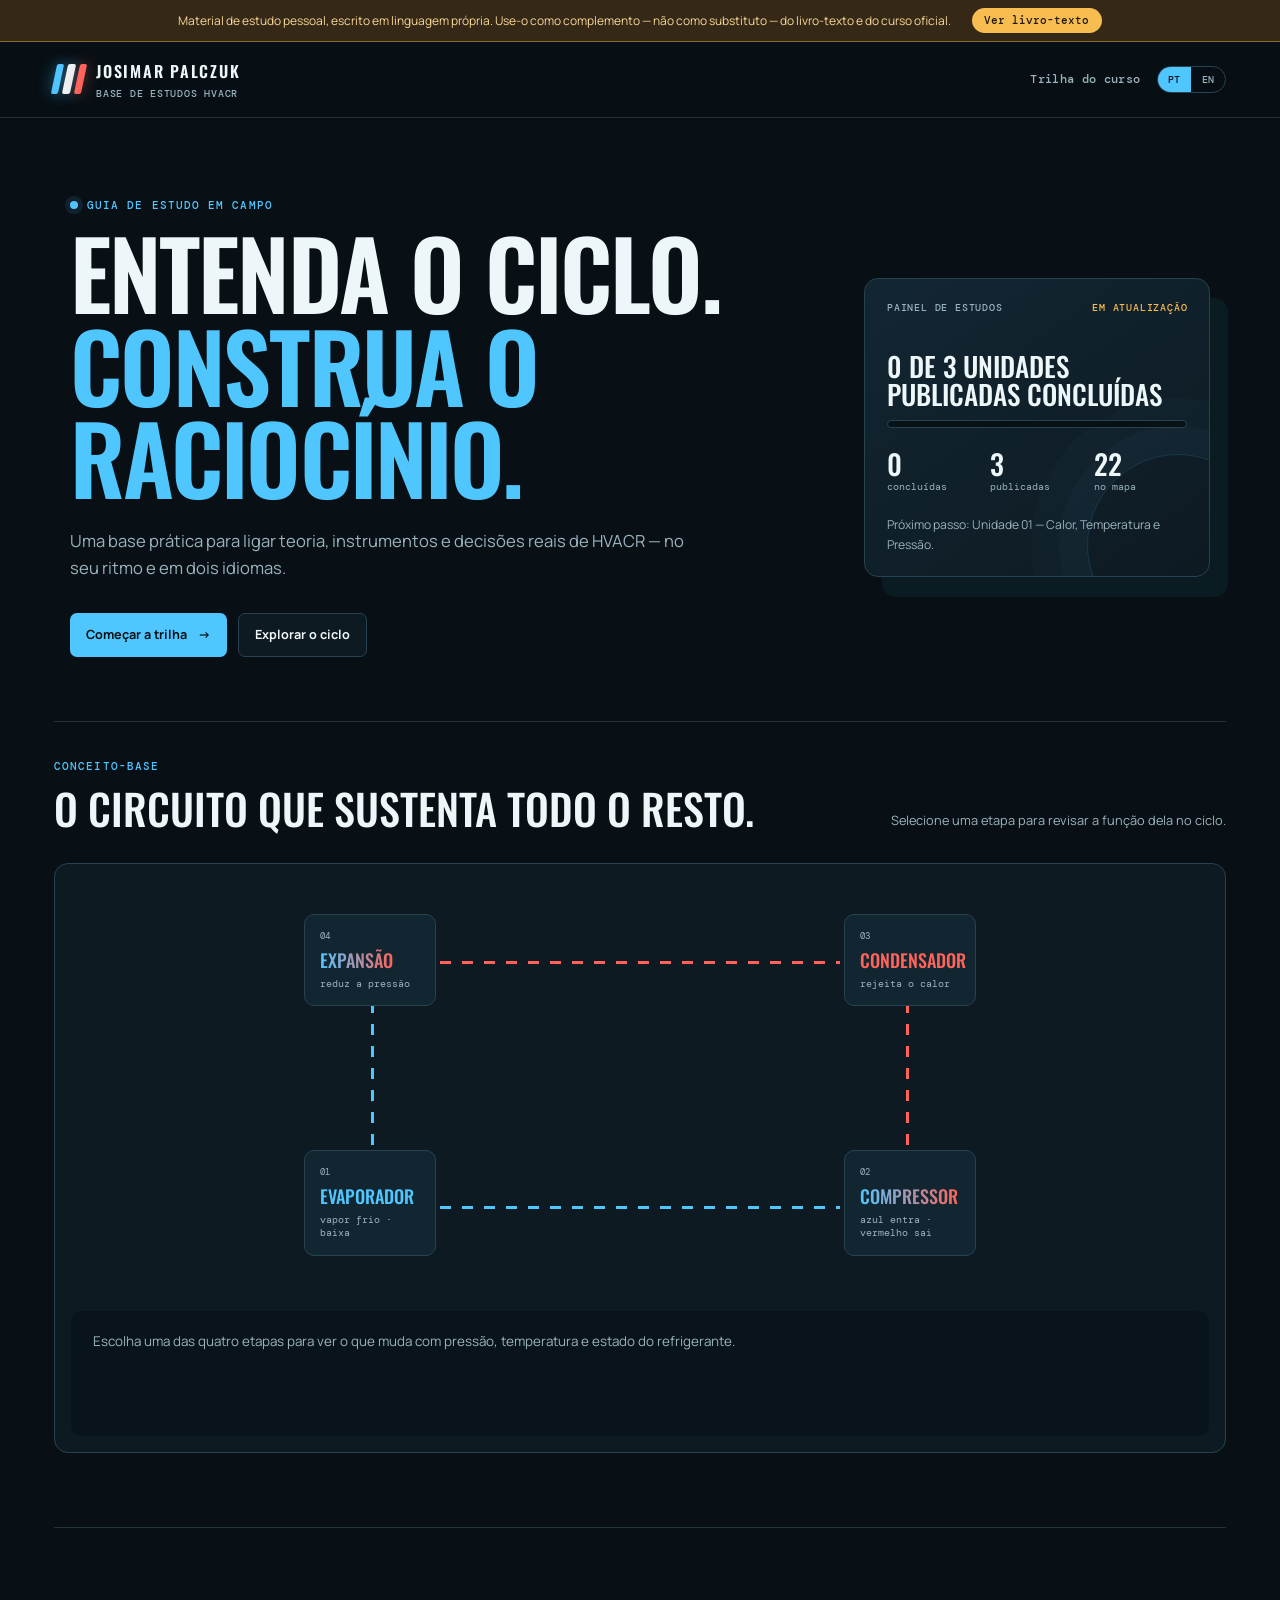
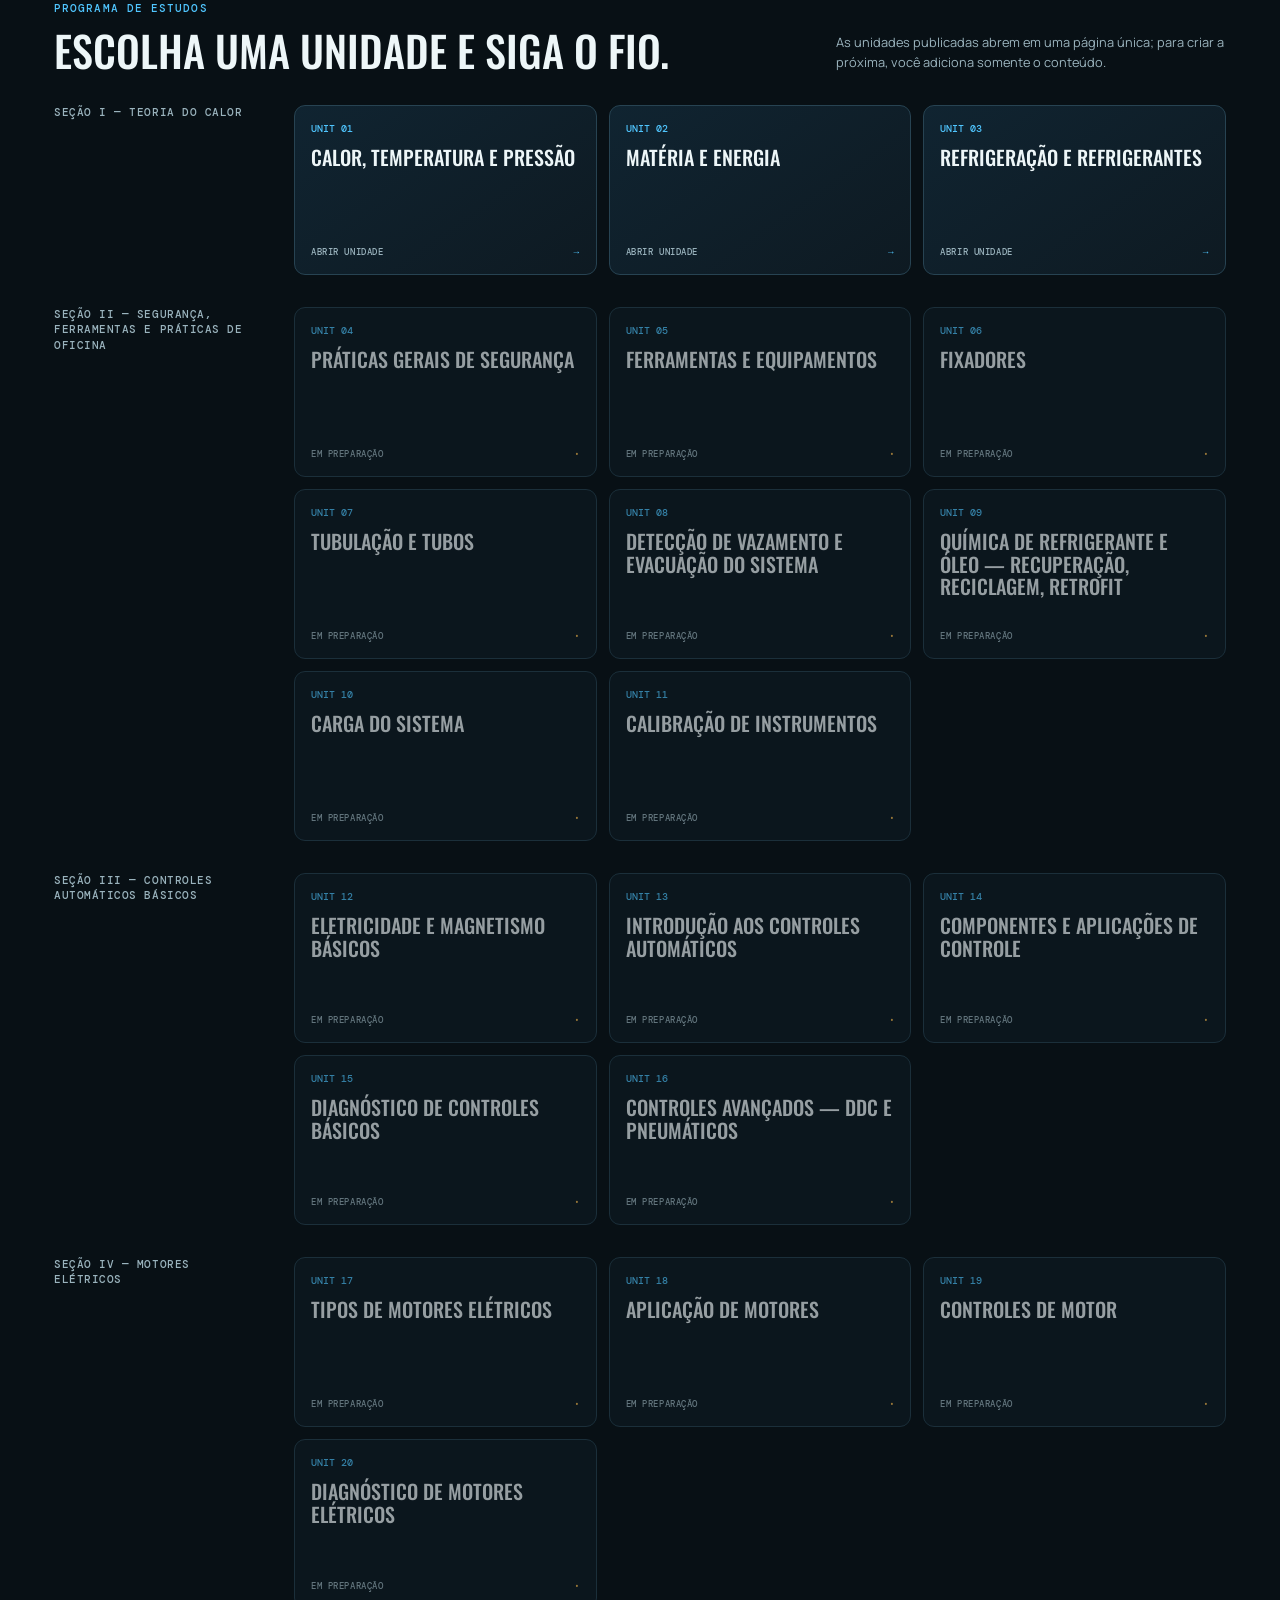
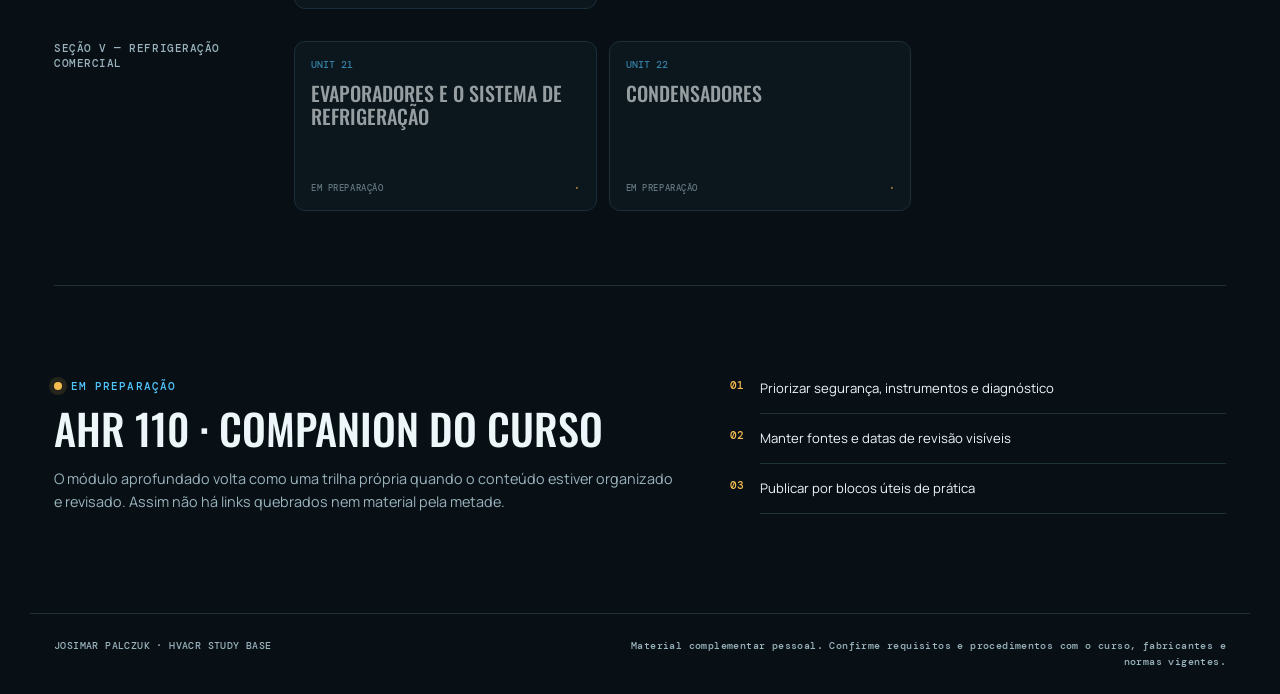
==== commit c0665287: "palczuk 3.0" ====
--- a/index.html
+++ b/index.html
@@ -82,10 +82,10 @@
           <span class="cycle-flow flow-bottom" aria-hidden="true"></span>
           <span class="cycle-flow flow-left" aria-hidden="true"></span>
 
-          <button class="cycle-node node-valve mixed" type="button" data-cycle="valve"><span>01</span><b data-i18n="cycle.valve.name">Expansão</b><small data-i18n="cycle.valve.short">dosifica</small></button>
-          <button class="cycle-node node-condenser high" type="button" data-cycle="condenser"><span>02</span><b data-i18n="cycle.condenser.name">Condensador</b><small data-i18n="cycle.condenser.short">rejeita</small></button>
-          <button class="cycle-node node-compressor mixed" type="button" data-cycle="compressor"><span>03</span><b data-i18n="cycle.compressor.name">Compressor</b><small data-i18n="cycle.compressor.short">eleva</small></button>
-          <button class="cycle-node node-evaporator low" type="button" data-cycle="evaporator"><span>04</span><b data-i18n="cycle.evaporator.name">Evaporador</b><small data-i18n="cycle.evaporator.short">absorve</small></button>
+          <button class="cycle-node node-valve mixed" type="button" data-cycle="valve"><span>04</span><b data-i18n="cycle.valve.name">Expansão</b><small data-i18n="cycle.valve.short">reduz a pressão</small></button>
+          <button class="cycle-node node-condenser high" type="button" data-cycle="condenser"><span>03</span><b data-i18n="cycle.condenser.name">Condensador</b><small data-i18n="cycle.condenser.short">rejeita o calor</small></button>
+          <button class="cycle-node node-compressor mixed" type="button" data-cycle="compressor"><span>02</span><b data-i18n="cycle.compressor.name">Compressor</b><small data-i18n="cycle.compressor.short">azul entra · vermelho sai</small></button>
+          <button class="cycle-node node-evaporator low" type="button" data-cycle="evaporator"><span>01</span><b data-i18n="cycle.evaporator.name">Evaporador</b><small data-i18n="cycle.evaporator.short">vapor frio · baixa</small></button>
         </div>
         <div class="cycle-detail" id="cycleDetail" aria-live="polite">
           <p class="cycle-detail-empty" data-i18n="cycle.hint">Escolha uma das quatro etapas para ver o que muda com pressão, temperatura e estado do refrigerante.</p>
